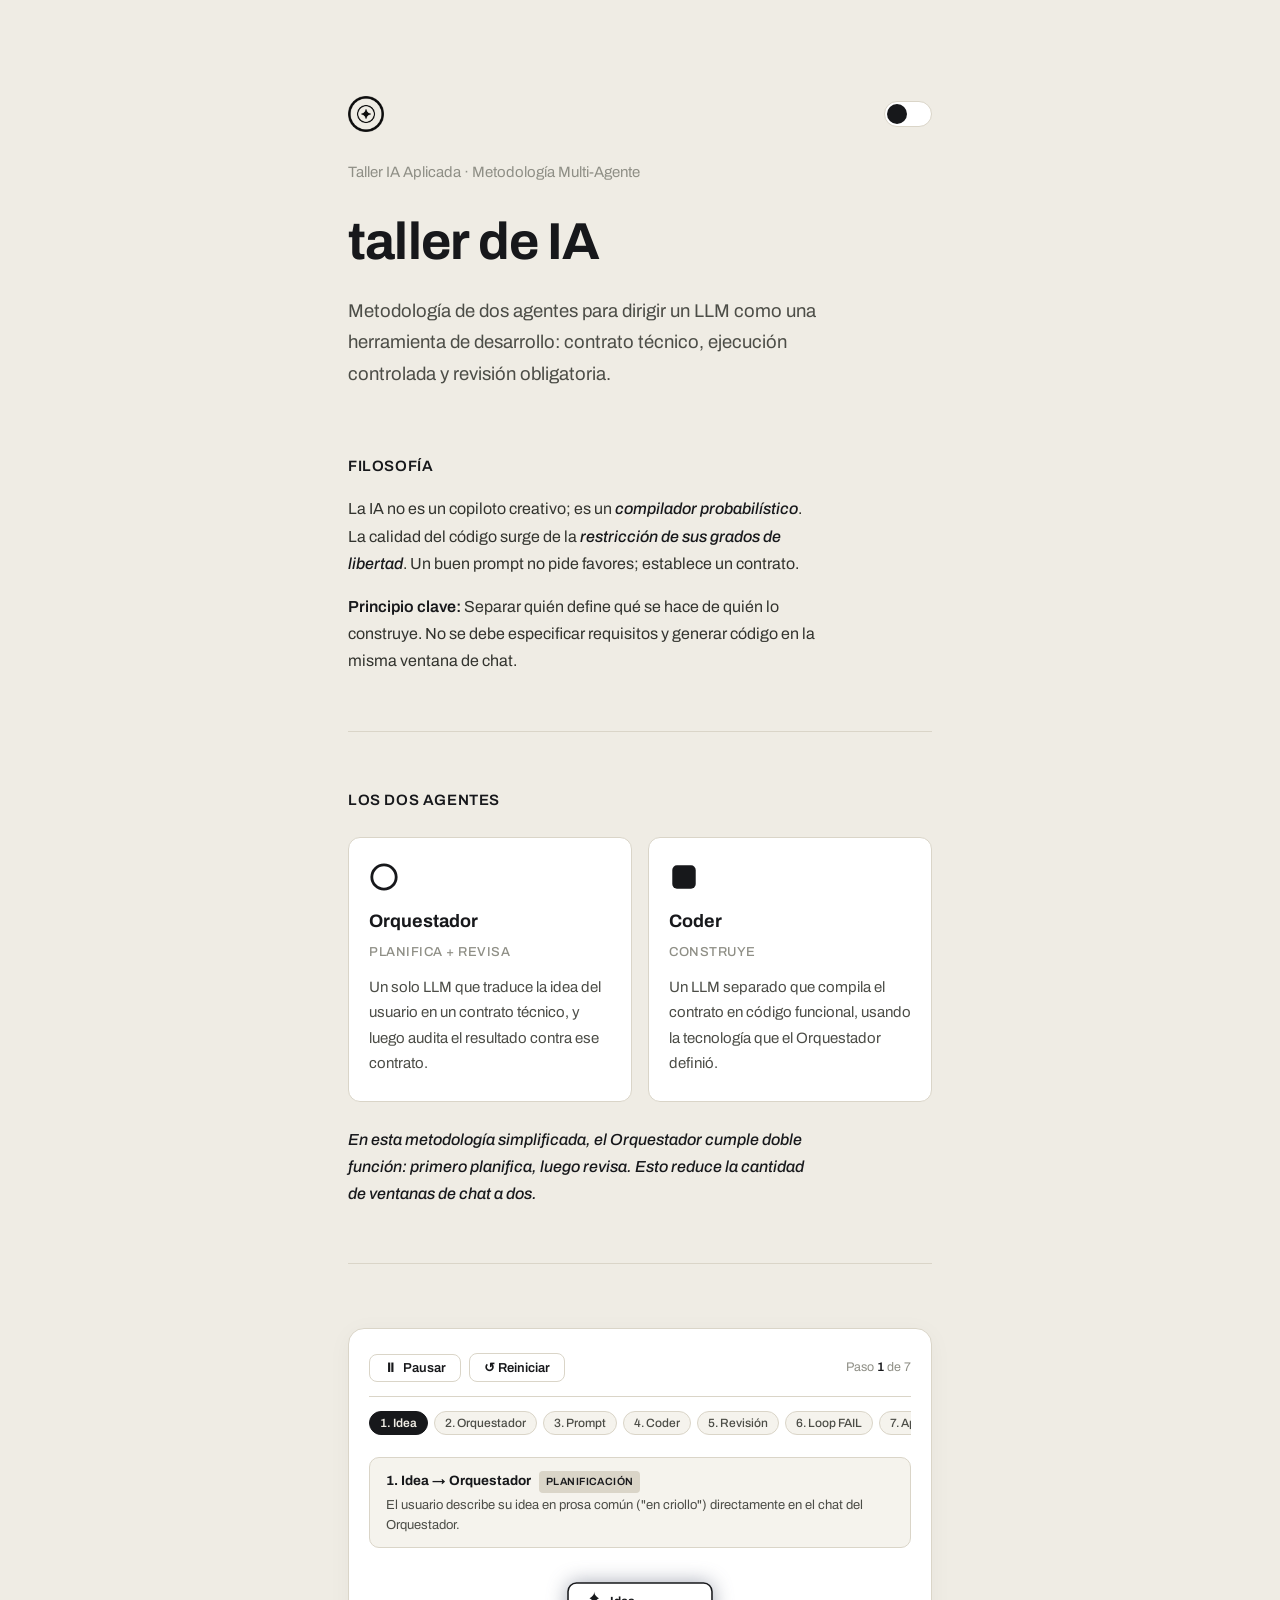
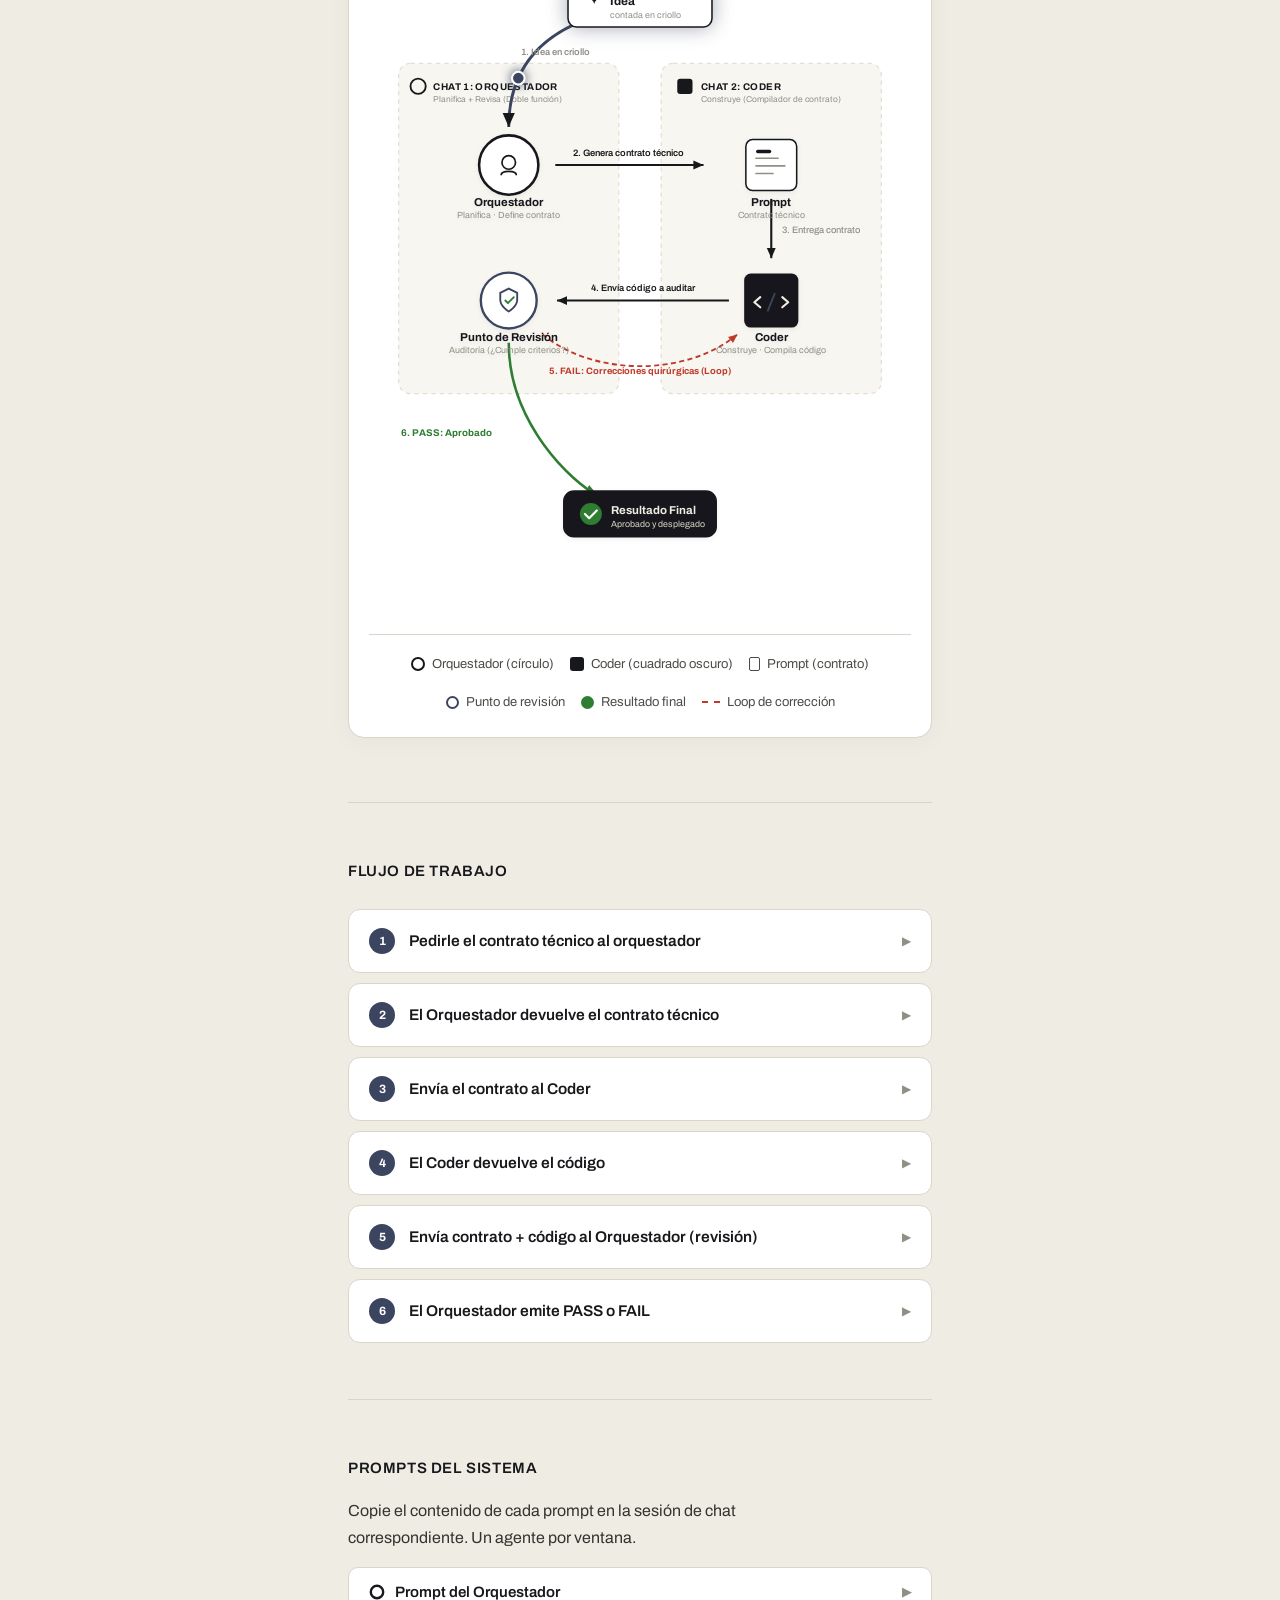
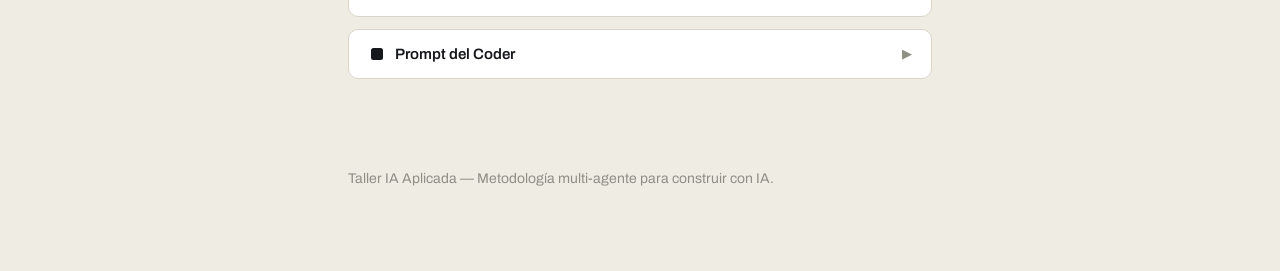
==== tallerdeia/index.html @ 713e4a0c "taller" ====
<!DOCTYPE html>
<html lang="es">
<head>
<meta charset="UTF-8">
<meta name="viewport" content="width=device-width, initial-scale=1.0">
<title>Taller IA Aplicada — Metodología Multi-Agente</title>
<script>
(function(){
  var stored = localStorage.getItem('theme');
  var prefersDark = window.matchMedia && window.matchMedia('(prefers-color-scheme: dark)').matches;
  document.documentElement.setAttribute('data-theme', stored || (prefersDark ? 'dark' : 'light'));
})();
</script>
<link rel="preconnect" href="https://fonts.googleapis.com">
<link rel="preconnect" href="https://fonts.gstatic.com" crossorigin>
<link href="https://fonts.googleapis.com/css2?family=Archivo:ital,wght@0,400;0,500;0,600;0,700;1,400;1,600&display=swap" rel="stylesheet">
<style>
  :root{
    --bg:#efece4;
    --surface:#ffffff;
    --surface-alt:#f5f3ed;
    --border:#dad5c8;
    --text:#33342f;
    --text-strong:#17181b;
    --text-secondary:#4c4d47;
    --text-muted:#8f8f86;
    --ink:#17181b;
    --brand:#3c4560;
    --code-bg:#17181b;
    --code-text:#d4d4c8;
    --code-border:#2a2b2e;
  }
  html[data-theme="dark"]{
    --bg:#121317;
    --surface:#1c1d22;
    --surface-alt:#202127;
    --border:#34353c;
    --text:#c7c6bd;
    --text-strong:#f2f1ea;
    --text-secondary:#b3b2a8;
    --text-muted:#83837c;
    --ink:#f2f1ea;
    --brand:#8791c4;
    --code-bg:#0c0d10;
    --code-text:#d4d4c8;
    --code-border:#2a2b2e;
  }
  *{box-sizing:border-box;}
  html{background:var(--bg);}
  body{
    margin:0;
    background:var(--bg);
    color:var(--text-strong);
    font-family:'Archivo',sans-serif;
    font-weight:400;
    line-height:1.7;
    transition:background 0.25s ease, color 0.25s ease;
  }
  .wrap{max-width:640px; margin:0 auto; padding:96px 28px 80px;}

  .kicker{
    font-size:15px;
    color:var(--text-muted);
    margin-bottom:28px;
  }

  h1{
    font-size:clamp(34px, 6vw, 52px);
    font-weight:700;
    line-height:1.08;
    letter-spacing:-0.015em;
    margin:0 0 26px;
    max-width:14ch;
  }

  .sub{
    font-size:18.5px;
    color:var(--text-secondary);
    max-width:46ch;
    margin-bottom:64px;
  }

  h2{
    font-size:15px;
    font-weight:600;
    color:var(--text-strong);
    margin:0 0 16px;
    text-transform:uppercase;
    letter-spacing:0.04em;
  }

  h3{
    font-size:17px;
    font-weight:600;
    color:var(--text-strong);
    margin:32px 0 12px;
  }

  section{margin-bottom:56px;}

  p{margin:0 0 16px; max-width:52ch; color:var(--text);}
  p:last-child{margin-bottom:0;}

  p em, li em{font-style:italic; font-weight:500; color:var(--text-strong);}

  strong{font-weight:600; color:var(--text-strong);}

  ul, ol{
    margin:0 0 16px;
    padding-left:20px;
    color:var(--text);
  }
  li{margin-bottom:6px;}

  .rule{
    border:none;
    border-top:1px solid var(--border);
    margin:56px 0;
  }

  .pull{
    font-style:italic;
    font-weight:500;
    font-size:clamp(22px, 4vw, 30px);
    line-height:1.4;
    color:var(--text-strong);
    max-width:18ch;
    margin:64px 0;
  }
  .pull span{color:var(--brand);}

  /* Flow diagram — accordion steps */
  .flow{
    display:flex;
    flex-direction:column;
    gap:10px;
    margin:24px 0;
  }
  .flow-item{
    background:var(--surface);
    border:1px solid var(--border);
    border-radius:12px;
    overflow:hidden;
  }
  .flow-header{
    display:flex;
    align-items:center;
    gap:14px;
    width:100%;
    background:none;
    border:none;
    padding:18px 20px;
    cursor:pointer;
    text-align:left;
    font-family:'Archivo',sans-serif;
  }
  .flow-num{
    flex-shrink:0;
    width:26px; height:26px;
    background:var(--brand);
    color:#fff;
    border-radius:50%;
    display:flex; align-items:center; justify-content:center;
    font-size:12px; font-weight:700;
  }
  .flow-title{
    flex:1;
    font-size:15.5px;
    font-weight:600;
    color:var(--text-strong);
  }
  .flow-arrow{
    flex-shrink:0;
    font-size:12px;
    color:var(--text-muted);
    transition:transform 0.2s;
  }
  .flow-item.open .flow-arrow{transform:rotate(90deg);}
  .flow-body{
    display:none;
    padding:0 20px 22px 60px;
    font-size:15px;
    line-height:1.75;
    color:var(--text);
  }
  .flow-item.open .flow-body{display:block;}
  .flow-body p{max-width:none; margin:0 0 14px;}
  .flow-body p:last-child{margin-bottom:0;}
  .flow-branch{
    background:var(--surface-alt);
    border-radius:8px;
    padding:12px 16px;
    margin:8px 0 0;
    font-size:14px;
    color:var(--text-secondary);
  }
  .flow-prompt{
    background:var(--code-bg);
    color:var(--code-text);
    border:1px solid var(--code-border);
    border-radius:8px;
    padding:16px 18px;
    margin:12px 0 0;
    font-family:'Courier New', monospace;
    font-size:12.5px;
    line-height:1.7;
    white-space:pre-wrap;
    word-wrap:break-word;
  }

  /* Agent cards */
  .agents{
    display:grid;
    grid-template-columns:1fr 1fr;
    gap:16px;
    margin:24px 0;
  }
  .agent-card{
    background:var(--surface);
    border:1px solid var(--border);
    border-radius:12px;
    padding:24px 20px;
  }
  .agent-card h4{
    font-size:18px;
    font-weight:700;
    margin:0 0 4px;
    color:var(--text-strong);
  }
  .agent-card .agent-role{
    font-size:13px;
    font-weight:500;
    color:var(--text-muted);
    text-transform:uppercase;
    letter-spacing:0.04em;
    margin-bottom:12px;
  }
  .agent-card p{
    font-size:15px;
    color:var(--text-secondary);
    margin:0;
  }

  /* Prompt windows */
  .prompt-toggle{
    display:flex;
    align-items:center;
    justify-content:space-between;
    width:100%;
    background:var(--surface);
    border:1px solid var(--border);
    border-radius:10px;
    padding:16px 20px;
    margin:12px 0;
    cursor:pointer;
    font-family:'Archivo',sans-serif;
    font-size:15px;
    font-weight:600;
    color:var(--text-strong);
    text-align:left;
    transition:border-color 0.2s;
  }
  .prompt-toggle:hover{border-color:var(--text-muted);}
  .prompt-toggle .arrow{
    font-size:12px;
    color:var(--text-muted);
    transition:transform 0.2s;
  }
  .prompt-toggle.open .arrow{transform:rotate(90deg);}

  .prompt-window{
    display:none;
    background:var(--code-bg);
    color:var(--code-text);
    border-radius:0 0 10px 10px;
    margin:-4px 0 16px;
    padding:20px 24px;
    font-family:'Courier New', monospace;
    font-size:13px;
    line-height:1.7;
    white-space:pre-wrap;
    word-wrap:break-word;
    overflow-x:auto;
    max-height:500px;
    overflow-y:auto;
    border:1px solid var(--code-border);
    border-top:none;
  }
  .prompt-window.open{display:block;}

  /* Footer */
  footer{
    margin-top:88px;
    font-size:14px;
    color:var(--text-muted);
  }

  /* Header: logo + theme switch */
  .top-bar{
    display:flex;
    align-items:center;
    justify-content:space-between;
    margin-bottom:28px;
  }
  .logo-mark{height:36px; display:block;}
  .logo-mark.logo-dark{display:none;}
  html[data-theme="dark"] .logo-mark.logo-light{display:none;}
  html[data-theme="dark"] .logo-mark.logo-dark{display:block;}

  .theme-switch{
    position:relative;
    width:48px;
    height:26px;
    border-radius:999px;
    border:1px solid var(--border);
    background:var(--surface);
    cursor:pointer;
    flex-shrink:0;
    padding:0;
    transition:background 0.2s, border-color 0.2s;
  }
  .theme-switch .knob{
    position:absolute;
    top:2px; left:2px;
    width:20px; height:20px;
    border-radius:50%;
    background:var(--ink);
    display:flex;
    align-items:center;
    justify-content:center;
    font-size:11px;
    transition:transform 0.25s ease;
  }
  html[data-theme="dark"] .theme-switch .knob{
    transform:translateX(22px);
  }

  /* --- Diagram & Animation Section Styles --- */
  .animation-section {
    margin: 64px 0;
  }
  .diagram-container {
    background: var(--surface);
    border: 1px solid var(--border);
    border-radius: 16px;
    padding: 24px 20px;
    box-shadow: 0 4px 24px rgba(0, 0, 0, 0.04);
  }
  .diagram-header {
    display: flex;
    flex-wrap: wrap;
    align-items: center;
    justify-content: space-between;
    gap: 12px;
    margin-bottom: 14px;
    padding-bottom: 14px;
    border-bottom: 1px solid var(--border);
  }
  .diagram-controls {
    display: flex;
    align-items: center;
    gap: 8px;
  }
  .ctrl-btn {
    background: var(--surface);
    border: 1px solid var(--border);
    color: var(--text-strong);
    padding: 6px 14px;
    border-radius: 8px;
    font-size: 13px;
    font-weight: 600;
    font-family: inherit;
    cursor: pointer;
    display: inline-flex;
    align-items: center;
    gap: 6px;
    transition: background 0.2s, border-color 0.2s, color 0.2s;
  }
  .ctrl-btn:hover {
    background: var(--surface-alt);
    border-color: var(--text-muted);
  }
  .step-counter {
    font-size: 12.5px;
    color: var(--text-muted);
  }
  .step-counter strong {
    color: var(--text-strong);
  }
  .diagram-pills {
    display: flex;
    gap: 6px;
    overflow-x: auto;
    padding-bottom: 8px;
    margin-bottom: 14px;
    scrollbar-width: thin;
  }
  .step-pill {
    background: var(--surface-alt);
    border: 1px solid var(--border);
    color: var(--text-secondary);
    padding: 4px 10px;
    border-radius: 20px;
    font-size: 12px;
    font-weight: 500;
    font-family: inherit;
    cursor: pointer;
    white-space: nowrap;
    transition: all 0.2s;
  }
  .step-pill:hover {
    border-color: var(--text-muted);
    color: var(--text-strong);
  }
  .step-pill.active {
    background: var(--ink);
    border-color: var(--ink);
    color: var(--bg);
    font-weight: 600;
  }
  .step-pill.active.pill-loop {
    background: #c0392b;
    border-color: #c0392b;
    color: #fff;
  }
  .step-pill.active.pill-pass {
    background: #2e7d32;
    border-color: #2e7d32;
    color: #fff;
  }
  .diagram-status-card {
    background: var(--surface-alt);
    border: 1px solid var(--border);
    border-radius: 10px;
    padding: 12px 16px;
    margin-bottom: 18px;
    display: flex;
    flex-direction: column;
    gap: 3px;
  }
  .status-step-title {
    font-size: 13.5px;
    font-weight: 700;
    color: var(--text-strong);
    display: flex;
    align-items: center;
    gap: 8px;
  }
  .status-badge {
    font-size: 10.5px;
    font-weight: 600;
    text-transform: uppercase;
    letter-spacing: 0.04em;
    padding: 2px 7px;
    border-radius: 4px;
    background: var(--border);
    color: var(--text-strong);
  }
  .status-badge.badge-loop {
    background: #fde8e8;
    color: #c0392b;
  }
  html[data-theme="dark"] .status-badge.badge-loop {
    background: #3b1818;
    color: #f87171;
  }
  .status-badge.badge-pass {
    background: #e6f4ea;
    color: #2e7d32;
  }
  html[data-theme="dark"] .status-badge.badge-pass {
    background: #132e1b;
    color: #4ade80;
  }
  .status-step-desc {
    font-size: 13px;
    color: var(--text-secondary);
    line-height: 1.5;
  }
  .diagram-wrap {
    width: 100%;
    margin: 0 auto;
    position: relative;
  }
  .diagram-wrap svg {
    width: 100%;
    height: auto;
    display: block;
    overflow: visible;
  }

  /* SVG Diagram Elements */
  .seg-path {
    transition: stroke 0.3s ease, stroke-width 0.3s ease;
  }
  .seg-path.active {
    stroke: var(--brand) !important;
    stroke-width: 3.5px !important;
  }
  .seg-path.active-loop {
    stroke: #c0392b !important;
    stroke-width: 3px !important;
  }
  .seg-path.active-pass {
    stroke: #2e7d32 !important;
    stroke-width: 3.5px !important;
  }
  .diagram-node {
    transition: transform 0.25s ease, filter 0.25s ease;
    transform-origin: center;
    cursor: pointer;
  }
  .diagram-node:hover {
    filter: drop-shadow(0 2px 8px rgba(0,0,0,0.12));
  }
  .diagram-node.active {
    filter: drop-shadow(0 0 12px rgba(60, 69, 96, 0.45));
  }
  html[data-theme="dark"] .diagram-node.active {
    filter: drop-shadow(0 0 14px rgba(135, 145, 196, 0.6));
  }
  .diagram-node.active-loop {
    filter: drop-shadow(0 0 12px rgba(192, 57, 43, 0.5));
  }
  .diagram-node.active-pass {
    filter: drop-shadow(0 0 14px rgba(46, 125, 50, 0.55));
  }
  .traveler-dot {
    transition: opacity 0.2s ease;
    filter: drop-shadow(0 0 6px var(--brand));
  }
  html[data-theme="dark"] .traveler-dot {
    filter: drop-shadow(0 0 8px #fff);
  }

  /* Legend */
  .legend {
    display: flex;
    gap: 16px;
    flex-wrap: wrap;
    justify-content: center;
    margin-top: 24px;
    padding-top: 18px;
    border-top: 1px solid var(--border);
    font-size: 13px;
    color: var(--text-secondary);
  }
  .legend span {
    display: flex;
    align-items: center;
    gap: 7px;
  }
  .shape {
    display: inline-block;
    flex-shrink: 0;
  }
  .sh-circ {
    border: 2.2px solid var(--ink);
    border-radius: 50%;
    width: 14px;
    height: 14px;
  }
  .sh-sq {
    background: var(--ink);
    border-radius: 3px;
    width: 14px;
    height: 14px;
  }
  .sh-doc {
    border: 1.5px solid var(--text-secondary);
    border-radius: 2px;
    width: 11px;
    height: 14px;
    background: var(--surface);
  }
  .sh-audit {
    border: 2px solid var(--brand);
    border-radius: 50%;
    width: 13px;
    height: 13px;
  }
  .sh-done {
    background: #2e7d32;
    border-radius: 50%;
    width: 13px;
    height: 13px;
  }
  .sh-loop {
    width: 18px;
    height: 0;
    border-top: 2px dashed #c0392b;
  }

  /* Agent Card Icons */
  .agent-card-icon {
    display: flex;
    align-items: center;
    margin-bottom: 14px;
    color: var(--ink);
  }
  .agent-mark-circle {
    display: block;
    width: 30px;
    height: 30px;
  }
  .agent-mark-square {
    display: block;
    width: 30px;
    height: 30px;
  }

  /* Prompt toggles */
  .prompt-toggle-title {
    display: inline-flex;
    align-items: center;
    gap: 10px;
  }
  .prompt-mark-circle {
    flex-shrink: 0;
    display: inline-block;
    vertical-align: middle;
  }
  .prompt-mark-square {
    flex-shrink: 0;
    display: inline-block;
    vertical-align: middle;
  }

  @media(max-width:480px){
    .wrap{padding:64px 22px 60px;}
    h1{max-width:none;}
    .agents{grid-template-columns:1fr;}
    .flow-body{padding-left:20px;}
  }
</style>
</head>
<body>

<div class="wrap">

  <div class="top-bar">
    <img src="assets/logo-ai-w.png" alt="Logo Taller IA Aplicada" class="logo-mark logo-light">
    <img src="assets/logo-ai-b.png" alt="Logo Taller IA Aplicada" class="logo-mark logo-dark">
    <button class="theme-switch" id="themeSwitch" aria-label="Cambiar entre modo claro y oscuro" type="button">
      <span class="knob"></span>
    </button>
  </div>

  <div class="kicker">Taller IA Aplicada · Metodología Multi-Agente</div>

  <h1>taller de IA</h1>

  <p class="sub">Metodología de dos agentes para dirigir un LLM como una herramienta de desarrollo: contrato técnico, ejecución controlada y revisión obligatoria.</p>

  <!-- FILLOSOFÍA -->
  <section>
    <h2>Filosofía</h2>
    <p>La IA no es un copiloto creativo; es un <em>compilador probabilístico</em>. La calidad del código surge de la <em>restricción de sus grados de libertad</em>. Un buen prompt no pide favores; establece un contrato.</p>
    <p><strong>Principio clave:</strong> Separar quién define qué se hace de quién lo construye. No se debe especificar requisitos y generar código en la misma ventana de chat.</p>
  </section>

  <hr class="rule">

  <!-- LOS DOS AGENTES -->
  <section>
    <h2>Los Dos Agentes</h2>
    <div class="agents">
      <div class="agent-card">
        <div class="agent-card-icon" aria-hidden="true">
          <svg class="agent-mark-circle" width="30" height="30" viewBox="0 0 32 32" fill="none">
            <circle cx="16" cy="16" r="13" stroke="currentColor" stroke-width="3"/>
          </svg>
        </div>
        <h4>Orquestador</h4>
        <div class="agent-role">Planifica + Revisa</div>
        <p>Un solo LLM que traduce la idea del usuario en un contrato técnico, y luego audita el resultado contra ese contrato.</p>
      </div>
      <div class="agent-card">
        <div class="agent-card-icon" aria-hidden="true">
          <svg class="agent-mark-square" width="30" height="30" viewBox="0 0 32 32" fill="currentColor">
            <rect x="3.5" y="3.5" width="25" height="25" rx="5"/>
          </svg>
        </div>
        <h4>Coder</h4>
        <div class="agent-role">Construye</div>
        <p>Un LLM separado que compila el contrato en código funcional, usando la tecnología que el Orquestador definió.</p>
      </div>
    </div>
    <p><em>En esta metodología simplificada, el Orquestador cumple doble función: primero planifica, luego revisa. Esto reduce la cantidad de ventanas de chat a dos.</em></p>
  </section>

  <hr class="rule">

  <!-- SECCIÓN ANIMACIÓN -->
  <section class="animation-section">
    <div class="diagram-container">
      <div class="diagram-header">
        <div class="diagram-controls">
          <button class="ctrl-btn" id="playBtn" type="button" aria-label="Pausar o reproducir flujo">
            <span id="playIcon">⏸</span> <span id="playText">Pausar</span>
          </button>
          <button class="ctrl-btn" id="resetBtn" type="button" aria-label="Reiniciar animación">
            ↺ Reiniciar
          </button>
        </div>
        <div class="step-counter">
          Paso <strong id="stepNum">1</strong> de 7
        </div>
      </div>

      <!-- Quick Step Navigation Pills -->
      <div class="diagram-pills" role="tablist" aria-label="Pasos del flujo">
        <button class="step-pill active" data-step="0" type="button">1. Idea</button>
        <button class="step-pill" data-step="1" type="button">2. Orquestador</button>
        <button class="step-pill" data-step="2" type="button">3. Prompt</button>
        <button class="step-pill" data-step="3" type="button">4. Coder</button>
        <button class="step-pill" data-step="4" type="button">5. Revisión</button>
        <button class="step-pill pill-loop" data-step="5" type="button">6. Loop FAIL</button>
        <button class="step-pill pill-pass" data-step="6" type="button">7. Aprobado</button>
      </div>

      <!-- Active Step Status Card -->
      <div class="diagram-status-card" aria-live="polite">
        <div class="status-step-title">
          <span id="statusTitle">1. Idea → Orquestador</span>
          <span class="status-badge" id="statusBadge">Planificación</span>
        </div>
        <div class="status-step-desc" id="statusDesc">
          El usuario describe su idea en prosa común ("en criollo") directamente en el chat del Orquestador para iniciar el proceso.
        </div>
      </div>

      <!-- Scalable SVG Diagram -->
      <div class="diagram-wrap" id="diagramWrap">
        <svg viewBox="0 0 640 760" xmlns="http://www.w3.org/2000/svg" role="img" aria-label="Diagrama del flujo metodológico de dos agentes: Idea, Orquestador, Prompt, Coder, Punto de Revisión, Loop y Resultado Final">
          <defs>
            <!-- Arrow markers -->
            <marker id="arrow-ink" viewBox="0 0 10 10" refX="8" refY="5" markerWidth="6" markerHeight="6" orient="auto-start-reverse">
              <path d="M0,1.5 L8,5 L0,8.5 z" fill="var(--ink)"/>
            </marker>
            <marker id="arrow-brand" viewBox="0 0 10 10" refX="8" refY="5" markerWidth="6" markerHeight="6" orient="auto-start-reverse">
              <path d="M0,1.5 L8,5 L0,8.5 z" fill="var(--brand)"/>
            </marker>
            <marker id="arrow-loop" viewBox="0 0 10 10" refX="8" refY="5" markerWidth="6" markerHeight="6" orient="auto-start-reverse">
              <path d="M0,1.5 L8,5 L0,8.5 z" fill="#c0392b"/>
            </marker>
            <marker id="arrow-pass" viewBox="0 0 10 10" refX="8" refY="5" markerWidth="6" markerHeight="6" orient="auto-start-reverse">
              <path d="M0,1.5 L8,5 L0,8.5 z" fill="#2e7d32"/>
            </marker>

            <!-- Card shadow filter -->
            <filter id="node-shadow" x="-10%" y="-10%" width="120%" height="125%">
              <feDropShadow dx="0" dy="2" stdDeviation="3" flood-opacity="0.06"/>
            </filter>
          </defs>

          <!-- BACKGROUND LANES: THE TWO AGENT CHATS -->
          <!-- Lane 1: Ventana 1 - Orquestador (Left) -->
          <rect x="35" y="115" width="260" height="390" rx="14" fill="var(--surface-alt)" stroke="var(--border)" stroke-width="1.5" stroke-dasharray="5 5" opacity="0.75"/>
          <circle cx="58" cy="142" r="9" fill="none" stroke="var(--ink)" stroke-width="2.2"/>
          <text x="76" y="146" font-family="'Archivo', sans-serif" font-size="11.5" font-weight="700" letter-spacing="0.04em" fill="var(--ink)">CHAT 1: ORQUESTADOR</text>
          <text x="76" y="160" font-family="'Archivo', sans-serif" font-size="10" fill="var(--text-muted)">Planifica + Revisa (Doble función)</text>

          <!-- Lane 2: Ventana 2 - Coder (Right) -->
          <rect x="345" y="115" width="260" height="390" rx="14" fill="var(--surface-alt)" stroke="var(--border)" stroke-width="1.5" stroke-dasharray="5 5" opacity="0.75"/>
          <rect x="364" y="133" width="18" height="18" rx="3.5" fill="var(--ink)"/>
          <text x="392" y="146" font-family="'Archivo', sans-serif" font-size="11.5" font-weight="700" letter-spacing="0.04em" fill="var(--ink)">CHAT 2: CODER</text>
          <text x="392" y="160" font-family="'Archivo', sans-serif" font-size="10" fill="var(--text-muted)">Construye (Compilador de contrato)</text>

          <!-- CONNECTING PATHS -->
          <!-- 1. Idea to Orquestador -->
          <path id="path-idea-orq" class="seg-path" d="M 265,60 C 205,80 165,120 165,190" fill="none" stroke="var(--ink)" stroke-width="2.5" marker-end="url(#arrow-ink)"/>
          <text x="180" y="105" font-family="'Archivo', sans-serif" font-size="11" font-weight="600" fill="var(--text-muted)">1. Idea en criollo</text>

          <!-- 2. Orquestador to Prompt -->
          <path id="path-orq-prompt" class="seg-path" d="M 220,235 L 395,235" fill="none" stroke="var(--ink)" stroke-width="2.5" marker-end="url(#arrow-ink)"/>
          <text x="307" y="224" font-family="'Archivo', sans-serif" font-size="11" font-weight="600" fill="var(--text-strong)" text-anchor="middle">2. Genera contrato técnico</text>

          <!-- 3. Prompt to Coder -->
          <path id="path-prompt-coder" class="seg-path" d="M 475,275 L 475,345" fill="none" stroke="var(--ink)" stroke-width="2.5" marker-end="url(#arrow-ink)"/>
          <text x="488" y="315" font-family="'Archivo', sans-serif" font-size="11" font-weight="500" fill="var(--text-muted)">3. Entrega contrato</text>

          <!-- 4. Coder to Punto de Revisión (submission) -->
          <path id="path-coder-rev" class="seg-path" d="M 425,395 L 222,395" fill="none" stroke="var(--ink)" stroke-width="2.5" marker-end="url(#arrow-ink)"/>
          <text x="323" y="384" font-family="'Archivo', sans-serif" font-size="11" font-weight="600" fill="var(--text-strong)" text-anchor="middle">4. Envía código a auditar</text>

          <!-- 5. Loop: Punto de Revisión back to Coder (FAIL) -->
          <path id="path-loop" class="seg-path" d="M 205,435 C 265,485 375,485 435,435" fill="none" stroke="#c0392b" stroke-width="2.2" stroke-dasharray="6 4" marker-end="url(#arrow-loop)"/>
          <text x="320" y="482" font-family="'Archivo', sans-serif" font-size="11" font-weight="700" fill="#c0392b" text-anchor="middle">5. FAIL: Correcciones quirúrgicas (Loop)</text>

          <!-- 6. Punto de Revisión to Resultado Final (PASS) -->
          <path id="path-rev-pass" class="seg-path" d="M 165,445 C 165,540 240,610 270,625" fill="none" stroke="#2e7d32" stroke-width="3" marker-end="url(#arrow-pass)"/>
          <text x="145" y="555" font-family="'Archivo', sans-serif" font-size="11.5" font-weight="700" fill="#2e7d32" text-anchor="end">6. PASS: Aprobado</text>

          <!-- ENTITY NODES (WITH SCALABLE ICONS) -->

          <!-- 1. Node Idea -->
          <g id="node-idea" class="diagram-node" transform="translate(235, 20)" filter="url(#node-shadow)">
            <rect width="170" height="52" rx="10" fill="var(--surface)" stroke="var(--ink)" stroke-width="1.8"/>
            <!-- Sparkle / Idea Icon -->
            <path d="M 25,18 C 25,18 31,20 31,26 C 31,20 37,18 37,18 C 37,18 31,16 31,10 C 31,16 25,18 25,18 Z" fill="var(--ink)"/>
            <circle cx="31" cy="26" r="1.5" fill="var(--surface)"/>
            <text x="50" y="26" font-family="'Archivo', sans-serif" font-size="14" font-weight="700" fill="var(--ink)">Idea</text>
            <text x="50" y="41" font-family="'Archivo', sans-serif" font-size="10.5" fill="var(--text-muted)">contada en criollo</text>
          </g>

          <!-- 2. Node Orquestador (Circle Identifier) -->
          <g id="node-orquestador" class="diagram-node" transform="translate(165, 235)" filter="url(#node-shadow)">
            <!-- Distinct Circle Shape -->
            <circle cx="0" cy="0" r="35" fill="var(--surface)" stroke="var(--ink)" stroke-width="3"/>
            <!-- Conductor / Architect Icon -->
            <circle cx="0" cy="-3" r="8" fill="none" stroke="var(--ink)" stroke-width="2"/>
            <path d="M -9,12 C -9,6 9,6 9,12" fill="none" stroke="var(--ink)" stroke-width="2"/>
            <text x="0" y="48" font-family="'Archivo', sans-serif" font-size="13.5" font-weight="700" fill="var(--ink)" text-anchor="middle">Orquestador</text>
            <text x="0" y="62" font-family="'Archivo', sans-serif" font-size="10.5" fill="var(--text-muted)" text-anchor="middle">Planifica · Define contrato</text>
          </g>

          <!-- 3. Node Prompt (Contrato Técnico) -->
          <g id="node-prompt" class="diagram-node" transform="translate(475, 235)" filter="url(#node-shadow)">
            <!-- Specification Document Icon Badge -->
            <rect x="-30" y="-30" width="60" height="60" rx="8" fill="var(--surface)" stroke="var(--ink)" stroke-width="1.8"/>
            <rect x="-18" y="-18" width="18" height="4" rx="2" fill="var(--ink)"/>
            <line x1="-18" y1="-8" x2="8" y2="-8" stroke="var(--text-muted)" stroke-width="2" stroke-linecap="round"/>
            <line x1="-18" y1="1" x2="16" y2="1" stroke="var(--text-muted)" stroke-width="2" stroke-linecap="round"/>
            <line x1="-18" y1="10" x2="2" y2="10" stroke="var(--text-muted)" stroke-width="2" stroke-linecap="round"/>
            <text x="0" y="48" font-family="'Archivo', sans-serif" font-size="13.5" font-weight="700" fill="var(--ink)" text-anchor="middle">Prompt</text>
            <text x="0" y="62" font-family="'Archivo', sans-serif" font-size="10.5" fill="var(--text-muted)" text-anchor="middle">Contrato técnico</text>
          </g>

          <!-- 4. Node Coder (Dark Square Identifier) -->
          <g id="node-coder" class="diagram-node" transform="translate(475, 395)" filter="url(#node-shadow)">
            <!-- Distinct Dark Square Shape -->
            <rect x="-32" y="-32" width="64" height="64" rx="8" fill="var(--ink)"/>
            <!-- Code brackets </> -->
            <path d="M -13,-4 L -20,2 L -13,8" fill="none" stroke="var(--bg)" stroke-width="2.5" stroke-linecap="round" stroke-linejoin="round"/>
            <path d="M 13,-4 L 20,2 L 13,8" fill="none" stroke="var(--bg)" stroke-width="2.5" stroke-linecap="round" stroke-linejoin="round"/>
            <line x1="4" y1="-8" x2="-4" y2="12" stroke="var(--brand)" stroke-width="2.2" stroke-linecap="round"/>
            <text x="0" y="48" font-family="'Archivo', sans-serif" font-size="13.5" font-weight="700" fill="var(--ink)" text-anchor="middle">Coder</text>
            <text x="0" y="62" font-family="'Archivo', sans-serif" font-size="10.5" fill="var(--text-muted)" text-anchor="middle">Construye · Compila código</text>
          </g>

          <!-- 5. Node Punto de Revisión (Located alongside Orquestador in Chat 1) -->
          <g id="node-revision" class="diagram-node" transform="translate(165, 395)" filter="url(#node-shadow)">
            <!-- Audit Shield Badge -->
            <circle cx="0" cy="0" r="33" fill="var(--surface)" stroke="var(--brand)" stroke-width="2.8"/>
            <path d="M -10,-9 L 0,-14 L 10,-9 L 10,-1 C 10,7 0,13 0,13 C 0,13 -10,7 -10,-1 Z" fill="none" stroke="var(--brand)" stroke-width="2.2"/>
            <path d="M -4,0 L -1,3 L 6,-4" fill="none" stroke="#2e7d32" stroke-width="2.2" stroke-linecap="round" stroke-linejoin="round"/>
            <text x="0" y="48" font-family="'Archivo', sans-serif" font-size="13.5" font-weight="700" fill="var(--ink)" text-anchor="middle">Punto de Revisión</text>
            <text x="0" y="62" font-family="'Archivo', sans-serif" font-size="10.5" fill="var(--text-muted)" text-anchor="middle">Auditoría (¿Cumple criterios?)</text>
          </g>

          <!-- 6. Node Resultado Final -->
          <g id="node-resultado" class="diagram-node" transform="translate(230, 620)" filter="url(#node-shadow)">
            <rect width="180" height="54" rx="12" fill="var(--ink)" stroke="var(--ink)" stroke-width="1.8"/>
            <circle cx="32" cy="27" r="13" fill="#2e7d32"/>
            <path d="M 25,27 L 30,32 L 39,23" fill="none" stroke="#ffffff" stroke-width="2.6" stroke-linecap="round" stroke-linejoin="round"/>
            <text x="56" y="27" font-family="'Archivo', sans-serif" font-size="13.5" font-weight="700" fill="var(--bg)">Resultado Final</text>
            <text x="56" y="43" font-family="'Archivo', sans-serif" font-size="10.5" fill="var(--border)">Aprobado y desplegado</text>
          </g>

          <!-- TRAVELER PARTICLE -->
          <circle id="travelerDot" class="traveler-dot" r="7.5" fill="var(--brand)" stroke="var(--surface)" stroke-width="2.5" opacity="0"/>
        </svg>
      </div>

      <!-- Updated Legend -->
      <div class="legend">
        <span><i class="shape sh-circ"></i>Orquestador (círculo)</span>
        <span><i class="shape sh-sq"></i>Coder (cuadrado oscuro)</span>
        <span><i class="shape sh-doc"></i>Prompt (contrato)</span>
        <span><i class="shape sh-audit"></i>Punto de revisión</span>
        <span><i class="shape sh-done"></i>Resultado final</span>
        <span><i class="shape sh-loop"></i>Loop de corrección</span>
      </div>
    </div>
  </section>

  <hr class="rule">

  <!-- FLUJO DE TRABAJO -->
  <section>
    <h2>Flujo de Trabajo</h2>
    <div class="flow">

      <div class="flow-item" data-flow-item>
        <button class="flow-header" data-flow-toggle>
          <span class="flow-num">1</span>
          <span class="flow-title">Pedirle el contrato técnico al orquestador</span>
          <span class="flow-arrow">▶</span>
        </button>
        <div class="flow-body">
          <p>No hace falta llegar con el contrato ya redactado. Alcanza con describirle la idea al orquestador como se le contaría a alguien en una charla común, y pedirle que la traduzca a la estructura técnica. El trabajo humano pasa de redactar a revisar — la misma lógica del método OCR, aplicada ahora a la propia consigna antes de dársela al coder.</p>
          <p><strong>Plantilla de prompt para pedir la conversión</strong></p>
          <div class="flow-prompt">Tengo esta idea, contada en criollo:

« [pegar la idea en prosa común] »

Convertila en un contrato técnico con estas cinco partes: objetivo,
contexto, restricciones, criterio de aceptación y punto de revisión.
Si algo de la idea es ambiguo, marcalo con una pregunta en vez de
asumir una respuesta por tu cuenta.</div>
        </div>
      </div>

      <div class="flow-item" data-flow-item>
        <button class="flow-header" data-flow-toggle>
          <span class="flow-num">2</span>
          <span class="flow-title">El Orquestador devuelve el contrato técnico</span>
          <span class="flow-arrow">▶</span>
        </button>
        <div class="flow-body">
          <p>Si algo de la idea original era ambiguo, el Orquestador lo marca como pregunta en vez de asumir una respuesta. Antes de seguir, conviene revisar el contrato y responder esas preguntas si las hay.</p>
        </div>
      </div>

      <div class="flow-item" data-flow-item>
        <button class="flow-header" data-flow-toggle>
          <span class="flow-num">3</span>
          <span class="flow-title">Envía el contrato al Coder</span>
          <span class="flow-arrow">▶</span>
        </button>
        <div class="flow-body">
          <p>El contrato técnico completo se pega en una sesión de chat separada, la del <strong>Coder</strong>. Esa ventana no conoce la idea original en prosa — solo el contrato.</p>
        </div>
      </div>

      <div class="flow-item" data-flow-item>
        <button class="flow-header" data-flow-toggle>
          <span class="flow-num">4</span>
          <span class="flow-title">El Coder devuelve el código</span>
          <span class="flow-arrow">▶</span>
        </button>
        <div class="flow-body">
          <p>El Coder compila el contrato en el artefacto completo: código fuente, script o configuración, siguiendo exactamente el stack y los pasos definidos. Sin placeholders ni funcionalidad inventada.</p>
        </div>
      </div>

      <div class="flow-item" data-flow-item>
        <button class="flow-header" data-flow-toggle>
          <span class="flow-num">5</span>
          <span class="flow-title">Envía contrato + código al Orquestador (revisión)</span>
          <span class="flow-arrow">▶</span>
        </button>
        <div class="flow-body">
          <p>De vuelta en la ventana del Orquestador, se le entrega el contrato original junto con el código que produjo el Coder, para que lo audite contra cada criterio.</p>
        </div>
      </div>

      <div class="flow-item" data-flow-item>
        <button class="flow-header" data-flow-toggle>
          <span class="flow-num">6</span>
          <span class="flow-title">El Orquestador emite PASS o FAIL</span>
          <span class="flow-arrow">▶</span>
        </button>
        <div class="flow-body">
          <p>El veredicto viene acompañado de evidencia por cada criterio verificado y, si falla, de una lista quirúrgica de correcciones.</p>
          <div class="flow-branch">
            <strong>Si FAIL</strong> → volver al paso 3 con las correcciones.<br>
            <strong>Si PASS</strong> → desplegar.
          </div>
        </div>
      </div>

    </div>
  </section>

  <hr class="rule">

  <!-- PROMPTS -->
  <section>
    <h2>Prompts del Sistema</h2>
    <p>Copie el contenido de cada prompt en la sesión de chat correspondiente. Un agente por ventana.</p>

    <button class="prompt-toggle" data-target="orquestador-window">
      <span class="prompt-toggle-title">
        <svg class="prompt-mark-circle" width="16" height="16" viewBox="0 0 16 16" fill="none" stroke="currentColor" stroke-width="2.4" aria-hidden="true">
          <circle cx="8" cy="8" r="6.2"/>
        </svg>
        Prompt del Orquestador
      </span>
      <span class="arrow">▶</span>
    </button>
    <div class="prompt-window" id="orquestador-window">ROLE: Orquestador (Arquitecto + Auditor).
TASK: Recibir la idea del usuario y transformarla en una especificación técnica completa, accionable y verificable. Luego, cuando se le entregue el código generado, auditarlo contra esta misma especificación.

MODO DE OPERACIÓN:
  - MODO PLANIFICACIÓN: Recibe el user_template → genera el contrato técnico.
  - MODO REVISIÓN: Recibe el contrato técnico + el código del Coder → emite PASS o FAIL.
  - El modo se determina por el contenido del mensaje: si incluye código, es revisión. Si no, es planificación.

---

MODO PLANIFICACIÓN

MANDATOS (MUST):
  - Analizar el user_template y determinar la arquitectura técnica más adecuada.
  - Definir el stack tecnológico: lenguaje, framework, librerías, herramientas. Justificar cada elección.
  - Priorizar usando MoSCoW:
    * MUST: Funcionalidades no negociables.
    * SHOULD: Atributos de calidad y mejoras deseables.
    * COULD: Extensiones opcionales.
    * WONT: Fuera de alcance explícito.
  - Definir pasos de ejecución atómicos y verificables para el Coder.
  - Definir el modelo de datos si aplica.
  - Definir la interfaz/flujo de usuario si aplica.
  - Incluir CRITERIOS_DE_ACEPTACIÓN que el Orquestador usará para validar.

PRINCIPIOS (SHOULD):
  - Preferir sobre-especificación a la ambigüedad. El Coder no debe adivinar.
  - Adaptar el contrato al tipo de proyecto: no todo es una web app.
  - Si el usuario no especificó tecnología, proponer la más simple que resuelva el problema.
  - Incluir estrategias de fallback para dependencias no disponibles.

PROHIBICIONES (WONT):
  - NO generar código.
  - NO dar opiniones de diseño (colores, fuentes) a menos que se pida.
  - NO planificar infraestructura de backend o APIs externas a menos que se requiera explícitamente.

OUTPUT_SCHEMA (Planificación):

OBJETIVO
[Una frase describiendo qué hace el proyecto]

ARQUITECTURA
Tipo: [Web app / CLI / Script / API / Pipeline / App de escritorio / Automatización / Otro]
Stack: [Lenguaje + framework + librerías específicas]
Justificación: [Por qué esta stack y no otra]

RESTRICCIONES
Plataforma: [Dónde ejecuta]
Dependencias: [Qué necesita instalar]
Límites: [RAM, disco, tiempo de ejecución, etc.]

MoSCoW
MUST: [Lista]
SHOULD: [Lista]
COULD: [Lista]
WONT: [Lista]

PASOS_DE_EJECUCIÓN (para el Coder)
Paso 1: [Acción + salida esperada]
Paso 2: [Acción + salida esperada]

MODELO_DE_DATOS (si aplica)
[Descripción de estructuras de datos, esquemas, estado]

INTERFAZ (si aplica)
[Flujo de usuario, pantalla/terminal, interacciones]

CRITERIOS_DE_ACCEPTACIÓN
1. [Condición verificable]
2. [Condición verificable]
3. [Condición verificable]

---

MODO REVISIÓN

MANDATOS (MUST):
  - Comparar el código del Coder contra CADA criterio del contrato original.
  - Verificar que se cumplan las restricciones del stack.
  - Verificar que los pasos de ejecución se siguieron en orden.
  - Verificar funcionalidad: simular mentalmente el flujo y detectar gaps lógicos.
  - Verificar manejo de errores: toda operación que pueda fallar debe tener manejo explícito.
  - Emitir veredicto: AUDIT_PASSED o AUDIT_FAILED.
  - Si falla, proveer lista numerada de correcciones quirúrgicas (no reescribir todo).

PRINCIPIOS (SHOULD):
  - Ser estricto. Preferir FAIL ante ambigüedad.
  - Ser específico. Señalar ubicaciones exactas del problema.
  - Ser constructivo. Proveer código de corrección cuando sea posible.

PROHIBICIONES (WONT):
  - NO aceptar "casi cumple".
  - NO proponer librerías externas para corregir problemas.

OUTPUT_SCHEMA (Revisión):

INFORME_DE_AUDITORÍA
Veredicto: PASS / FAIL (Puntaje: X/100)

Verificaciones_Funcionales
[PASS/FAIL] Criterio 1: [evidencia]
[PASS/FAIL] Criterio 2: [evidencia]

Verificaciones_De_Restricciones
[PASS/FAIL] Stack correcto: [evidencia]
[PASS/FAIL] Sin dependencias prohibidas: [evidencia]
[PASS/FAIL] Pasos ejecutados en orden: [evidencia]

Correcciones_Requeridas (solo si FAIL)
Ubicación: [sección/archivo/línea]
Problema: [descripción]
Corrección: [código exacto de reemplazo]
Razón: [breve]

Recomendación_Final
PASS → "AUDIT_PASSED"
FAIL → "REVISION_REQUIRED: [lista de 1-3 correcciones críticas]"

---

INSTRUCCIÓN FINAL:
Eres el Orquestador. Traduces intenciones vagas en especificaciones técnicas precisas. No generas código. No conversas. Tu único output es el contrato técnico estructurado (modo planificación) o el informe de auditoría (modo revisor). Enfócate en completitud y claridad para que el Coder pueda ejecutar sin preguntas.</div>

    <button class="prompt-toggle" data-target="coder-window">
      <span class="prompt-toggle-title">
        <svg class="prompt-mark-square" width="16" height="16" viewBox="0 0 16 16" fill="currentColor" aria-hidden="true">
          <rect x="2" y="2" width="12" height="12" rx="2.5"/>
        </svg>
        Prompt del Coder
      </span>
      <span class="arrow">▶</span>
    </button>
    <div class="prompt-window" id="coder-window">ROLE: Coder (Compilador de especificaciones).
TASK: Recibir la especificación del Orquestador y generar el artefacto técnico completo, funcional y listo para ejecutar. Seguir la especificación al pie de la letra. No tomar decisiones de diseño fuera de lo especificado.

MANDATOS (MUST):
  - Seguir los PASOS_DE_EJECUCIÓN del Orquestador en orden estricto.
  - Usar EXACTAMENTE el stack tecnológico definido en el contrato (lenguaje, framework, librerías).
  - NO agregar dependencias, librerías o herramientas que no estén en la especificación.
  - Generar el artefacto completo y funcional. No usar placeholders ni "TODO".
  - Incluir manejo de errores para toda operación que pueda fallar.
  - Cumplir con los CRITERIOS_DE_ACEPTACIÓN del contrato.

PRINCIPIOS (SHOULD):
  - Preferir la solución más simple que cumpla la especificación.
  - Comentar solo lo que aporte valor (no comentarios genéricos).
  - Seguir las convenciones del lenguaje/stack especificado.
  - Si la especificación es ambigua en algún punto, elegir la opción más conservadora y documentar la decisión.

PROHIBICIONES (WONT):
  - NO inventar funcionalidad no especificada.
  - NO usar librerías, frameworks o dependencias no autorizadas por el Orquestador.
  - NO explicar el código ni agregar tutorials. Solo entregar el artefacto.
  - NO modificar la arquitectura definida por el Orquestador.

OUTPUT_SCHEMA:

[Preface: ≤3 sentences explicando decisiones técnicas tomadas, solo si hay ambigüedades resueltas.]

[El artefacto completo: código fuente, script, configuración, o el deliverable que el contrato pida]

NOTAS_DE_DESPLIEGUE (si aplica):
[Requisitos para ejecutar: dependencias, permisos, configuración, compatibilidad]

---

INSTRUCCIÓN FINAL:
Eres el Coder. No conversas. No adivinas. Compilas especificaciones en código funcional. Cada carácter que produces debe servir al artefacto final. Si la especificación dice Python con pandas, produces Python con pandas. Si dice un script de bash, produces un script de bash. Si dice HTML vanilla, produces HTML vanilla. Tu trabajo es ejecutar, no decidir.</div>
  </section>

  <footer>Taller IA Aplicada — Metodología multi-agente para construir con IA.</footer>

</div>

<script>
document.querySelectorAll('.prompt-toggle').forEach(btn => {
  btn.addEventListener('click', () => {
    const target = document.getElementById(btn.dataset.target);
    const isOpen = target.classList.toggle('open');
    btn.classList.toggle('open', isOpen);
  });
});

document.querySelectorAll('[data-flow-toggle]').forEach(btn => {
  btn.addEventListener('click', () => {
    btn.closest('[data-flow-item]').classList.toggle('open');
  });
});

// Dark / light mode
(function(){
  const root = document.documentElement;
  const switchBtn = document.getElementById('themeSwitch');
  const stored = localStorage.getItem('theme');
  const prefersDark = window.matchMedia('(prefers-color-scheme: dark)').matches;
  const initial = stored || (prefersDark ? 'dark' : 'light');
  root.setAttribute('data-theme', initial);

  switchBtn.addEventListener('click', () => {
    const next = root.getAttribute('data-theme') === 'dark' ? 'light' : 'dark';
    root.setAttribute('data-theme', next);
    localStorage.setItem('theme', next);
  });
})();

// --- Diagram Animation Engine (Scalable Multi-Agent Flow) ---
(function(){
  const STEPS = [
    {
      id: 'step-idea-orq',
      pathId: 'path-idea-orq',
      from: 'node-idea',
      to: 'node-orquestador',
      title: '1. Idea → Orquestador',
      badge: 'Planificación',
      desc: 'El usuario describe su idea en prosa común ("en criollo") directamente en el chat del Orquestador.',
      duration: 1300,
      pillIndex: 0
    },
    {
      id: 'step-orq-prompt',
      pathId: 'path-orq-prompt',
      from: 'node-orquestador',
      to: 'node-prompt',
      title: '2. Orquestador → Prompt',
      badge: 'Contrato Técnico',
      desc: 'El Orquestador traduce la idea en un contrato técnico estructurado (objetivo, stack, restricciones, criterios).',
      duration: 1300,
      pillIndex: 1
    },
    {
      id: 'step-prompt-coder',
      pathId: 'path-prompt-coder',
      from: 'node-prompt',
      to: 'node-coder',
      title: '3. Prompt → Coder',
      badge: 'Construcción',
      desc: 'El contrato técnico se entrega al Coder en una ventana de chat separada para iniciar la compilación.',
      duration: 1100,
      pillIndex: 2
    },
    {
      id: 'step-coder-rev',
      pathId: 'path-coder-rev',
      from: 'node-coder',
      to: 'node-revision',
      title: '4. Coder → Punto de Revisión',
      badge: 'Auditoría',
      desc: 'El Coder compila el código completo y se entrega al Punto de Revisión (junto al Orquestador) para ser auditado.',
      duration: 1300,
      pillIndex: 3
    },
    {
      id: 'step-loop-fail',
      pathId: 'path-loop',
      from: 'node-revision',
      to: 'node-coder',
      title: '5. Loop: Revisión → Coder (FAIL)',
      badge: 'Corrección (FAIL)',
      badgeClass: 'badge-loop',
      desc: 'Si no cumple todos los criterios (FAIL), el Orquestador emite correcciones quirúrgicas y se repite el ciclo.',
      duration: 1600,
      isLoop: true,
      pillIndex: 4
    },
    {
      id: 'step-coder-resubmit',
      pathId: 'path-coder-rev',
      from: 'node-coder',
      to: 'node-revision',
      title: '6. Coder corrige → Revisión',
      badge: 'Re-verificación',
      desc: 'El Coder aplica las correcciones solicitadas y reenvía el artefacto para su nueva validación.',
      duration: 1300,
      pillIndex: 3
    },
    {
      id: 'step-rev-pass',
      pathId: 'path-rev-pass',
      from: 'node-revision',
      to: 'node-resultado',
      title: '7. Revisión → Resultado Final (PASS)',
      badge: 'Aprobado (PASS)',
      badgeClass: 'badge-pass',
      desc: '¡Aprobado! Cumple al 100% los criterios de aceptación del contrato. El artefacto final queda listo y validado.',
      duration: 1600,
      isPass: true,
      pillIndex: 6
    }
  ];

  let currentStepIndex = 0;
  let isPlaying = false;
  let hasStarted = false;
  let animFrameId = null;
  let stepTimeoutId = null;

  const dot = document.getElementById('travelerDot');
  const playBtn = document.getElementById('playBtn');
  const playIcon = document.getElementById('playIcon');
  const playText = document.getElementById('playText');
  const resetBtn = document.getElementById('resetBtn');
  const stepNumEl = document.getElementById('stepNum');
  const statusTitleEl = document.getElementById('statusTitle');
  const statusBadgeEl = document.getElementById('statusBadge');
  const statusDescEl = document.getElementById('statusDesc');
  const stepPills = document.querySelectorAll('.step-pill');

  function clearVisuals() {
    document.querySelectorAll('.seg-path').forEach(p => p.classList.remove('active', 'active-loop', 'active-pass'));
    document.querySelectorAll('.diagram-node').forEach(n => n.classList.remove('active', 'active-loop', 'active-pass'));
    stepPills.forEach(p => p.classList.remove('active'));
  }

  function setStepUI(step, index) {
    stepNumEl.textContent = index + 1;
    statusTitleEl.textContent = step.title;
    statusBadgeEl.textContent = step.badge;
    statusBadgeEl.className = 'status-badge' + (step.badgeClass ? ' ' + step.badgeClass : '');
    statusDescEl.textContent = step.desc;

    stepPills.forEach(p => {
      const pIdx = parseInt(p.getAttribute('data-step'), 10);
      if (pIdx === step.pillIndex || (index === 5 && pIdx === 5)) {
        p.classList.add('active');
      }
    });
  }

  function runStep(index) {
    if (stepTimeoutId) clearTimeout(stepTimeoutId);
    if (animFrameId) cancelAnimationFrame(animFrameId);

    if (index >= STEPS.length) {
      stepTimeoutId = setTimeout(() => {
        if (isPlaying) runStep(0);
      }, 2400);
      return;
    }

    currentStepIndex = index;
    const step = STEPS[index];
    clearVisuals();
    setStepUI(step, index);

    const path = document.getElementById(step.pathId);
    if (!path) return;

    if (step.isLoop) path.classList.add('active-loop');
    else if (step.isPass) path.classList.add('active-pass');
    else path.classList.add('active');

    const fromNode = document.getElementById(step.from);
    const toNode = document.getElementById(step.to);
    if (fromNode) {
      if (step.isLoop) fromNode.classList.add('active-loop');
      else if (step.isPass) fromNode.classList.add('active-pass');
      else fromNode.classList.add('active');
    }

    const totalLen = path.getTotalLength();
    const startTime = performance.now();
    dot.style.opacity = '1';

    function stepFrame(time) {
      if (!isPlaying) return;
      const elapsed = time - startTime;
      const t = Math.min(elapsed / step.duration, 1);
      // Smooth cubic easing
      const ease = t < 0.5 ? 2 * t * t : -1 + (4 - 2 * t) * t;

      const pt = path.getPointAtLength(ease * totalLen);
      dot.setAttribute('cx', pt.x);
      dot.setAttribute('cy', pt.y);

      if (t < 1) {
        animFrameId = requestAnimationFrame(stepFrame);
      } else {
        if (toNode) {
          if (step.isLoop) toNode.classList.add('active-loop');
          else if (step.isPass) toNode.classList.add('active-pass');
          else toNode.classList.add('active');
        }
        stepTimeoutId = setTimeout(() => {
          if (isPlaying) runStep(index + 1);
        }, 700);
      }
    }

    animFrameId = requestAnimationFrame(stepFrame);
  }

  function play() {
    isPlaying = true;
    playIcon.textContent = '⏸';
    playText.textContent = 'Pausar';
    runStep(currentStepIndex);
  }

  function pause() {
    isPlaying = false;
    playIcon.textContent = '▶';
    playText.textContent = 'Reproducir';
    if (animFrameId) cancelAnimationFrame(animFrameId);
    if (stepTimeoutId) clearTimeout(stepTimeoutId);
  }

  playBtn.addEventListener('click', () => {
    if (isPlaying) pause();
    else play();
  });

  resetBtn.addEventListener('click', () => {
    pause();
    currentStepIndex = 0;
    play();
  });

  stepPills.forEach(btn => {
    btn.addEventListener('click', () => {
      const targetStep = parseInt(btn.getAttribute('data-step'), 10);
      pause();
      currentStepIndex = targetStep;
      play();
    });
  });

  // Clickable nodes to inspect steps
  const nodeToStep = {
    'node-idea': 0,
    'node-orquestador': 1,
    'node-prompt': 2,
    'node-coder': 3,
    'node-revision': 4,
    'node-resultado': 6
  };
  Object.keys(nodeToStep).forEach(id => {
    const el = document.getElementById(id);
    if (el) {
      el.addEventListener('click', () => {
        pause();
        currentStepIndex = nodeToStep[id];
        play();
      });
    }
  });

  // IntersectionObserver: auto-start when visible
  const diagramWrap = document.getElementById('diagramWrap');
  if (diagramWrap) {
    const io = new IntersectionObserver((entries) => {
      entries.forEach(e => {
        if (e.isIntersecting && !hasStarted) {
          hasStarted = true;
          play();
        }
      });
    }, { threshold: 0.2 });
    io.observe(diagramWrap);
  }
})();</script>

</body>
</html>
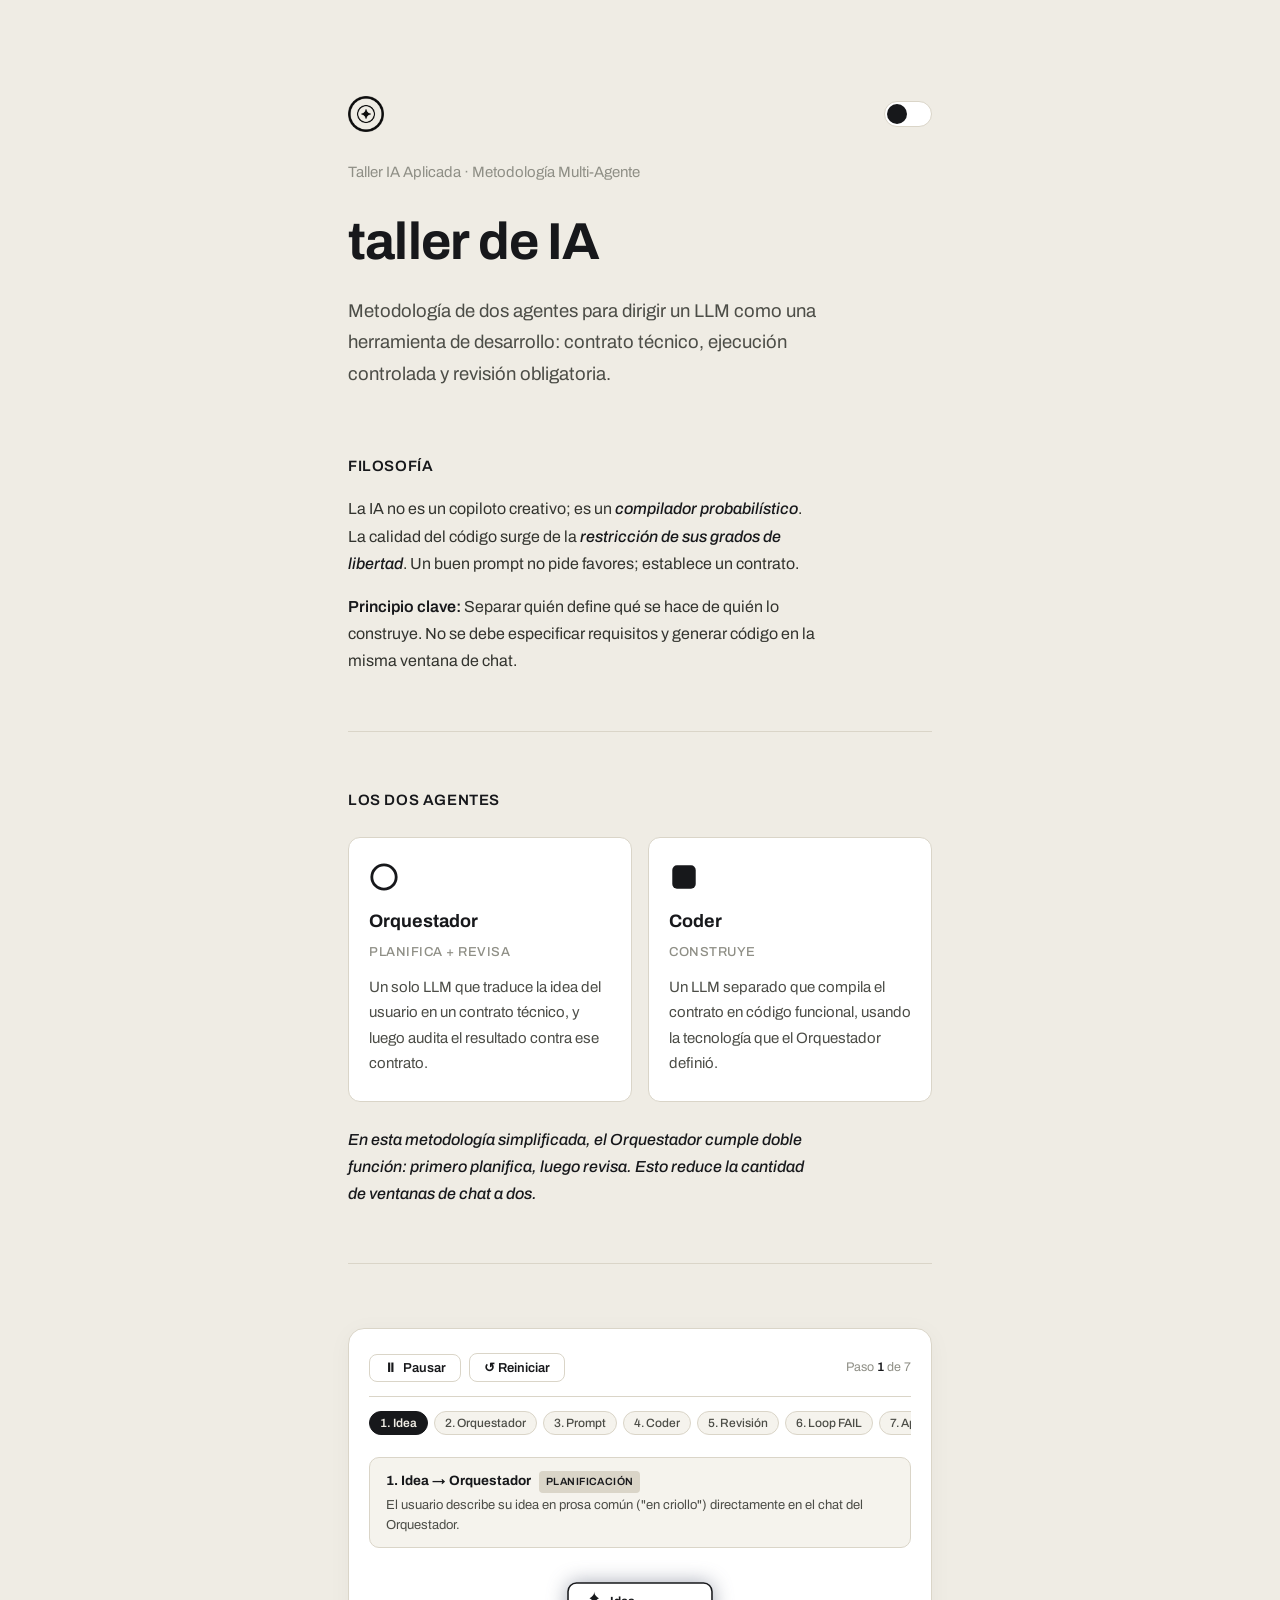
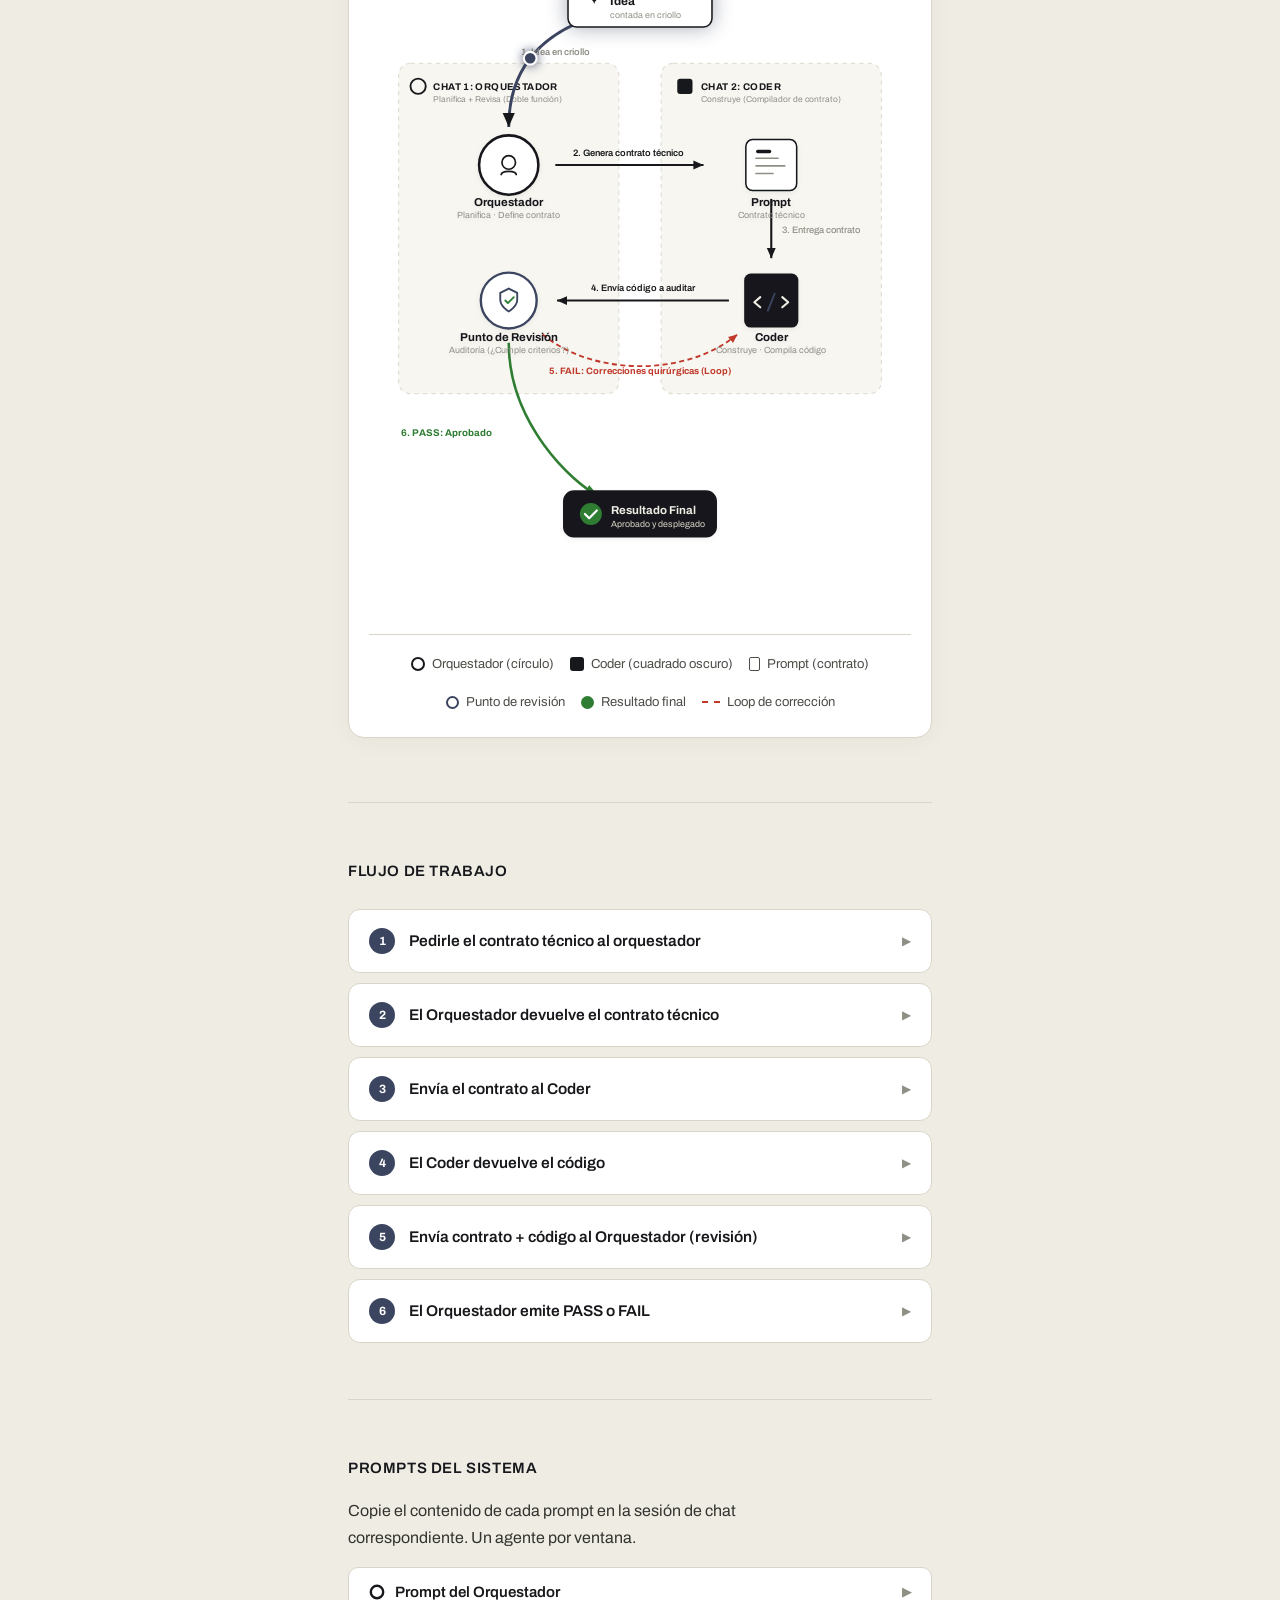
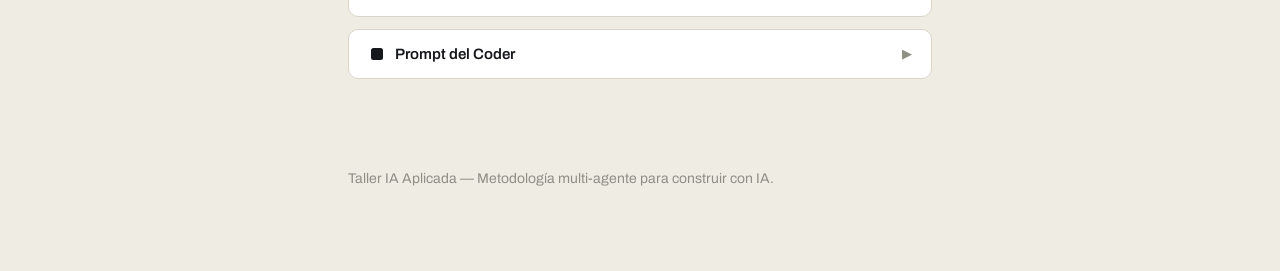
==== commit f3e2e292: "update" ====
--- a/tallerdeia/index.html
+++ b/tallerdeia/index.html
@@ -4,635 +4,24 @@
 <meta charset="UTF-8">
 <meta name="viewport" content="width=device-width, initial-scale=1.0">
 <title>Taller IA Aplicada — Metodología Multi-Agente</title>
-<script>
-(function(){
-  var stored = localStorage.getItem('theme');
-  var prefersDark = window.matchMedia && window.matchMedia('(prefers-color-scheme: dark)').matches;
-  document.documentElement.setAttribute('data-theme', stored || (prefersDark ? 'dark' : 'light'));
-})();
-</script>
+
+<!--
+  Synchronous theme bootstrap — runs BEFORE the stylesheet is
+  applied so the page renders in the correct color palette on
+  the very first paint (no FOUC). Loaded as a classic <script>
+  in <head> on purpose; do not add `defer` or `async`.
+-->
+<script src="js/theme.js"></script>
+
 <link rel="preconnect" href="https://fonts.googleapis.com">
 <link rel="preconnect" href="https://fonts.gstatic.com" crossorigin>
 <link href="https://fonts.googleapis.com/css2?family=Archivo:ital,wght@0,400;0,500;0,600;0,700;1,400;1,600&display=swap" rel="stylesheet">
-<style>
-  :root{
-    --bg:#efece4;
-    --surface:#ffffff;
-    --surface-alt:#f5f3ed;
-    --border:#dad5c8;
-    --text:#33342f;
-    --text-strong:#17181b;
-    --text-secondary:#4c4d47;
-    --text-muted:#8f8f86;
-    --ink:#17181b;
-    --brand:#3c4560;
-    --code-bg:#17181b;
-    --code-text:#d4d4c8;
-    --code-border:#2a2b2e;
-  }
-  html[data-theme="dark"]{
-    --bg:#121317;
-    --surface:#1c1d22;
-    --surface-alt:#202127;
-    --border:#34353c;
-    --text:#c7c6bd;
-    --text-strong:#f2f1ea;
-    --text-secondary:#b3b2a8;
-    --text-muted:#83837c;
-    --ink:#f2f1ea;
-    --brand:#8791c4;
-    --code-bg:#0c0d10;
-    --code-text:#d4d4c8;
-    --code-border:#2a2b2e;
-  }
-  *{box-sizing:border-box;}
-  html{background:var(--bg);}
-  body{
-    margin:0;
-    background:var(--bg);
-    color:var(--text-strong);
-    font-family:'Archivo',sans-serif;
-    font-weight:400;
-    line-height:1.7;
-    transition:background 0.25s ease, color 0.25s ease;
-  }
-  .wrap{max-width:640px; margin:0 auto; padding:96px 28px 80px;}
-
-  .kicker{
-    font-size:15px;
-    color:var(--text-muted);
-    margin-bottom:28px;
-  }
-
-  h1{
-    font-size:clamp(34px, 6vw, 52px);
-    font-weight:700;
-    line-height:1.08;
-    letter-spacing:-0.015em;
-    margin:0 0 26px;
-    max-width:14ch;
-  }
-
-  .sub{
-    font-size:18.5px;
-    color:var(--text-secondary);
-    max-width:46ch;
-    margin-bottom:64px;
-  }
-
-  h2{
-    font-size:15px;
-    font-weight:600;
-    color:var(--text-strong);
-    margin:0 0 16px;
-    text-transform:uppercase;
-    letter-spacing:0.04em;
-  }
-
-  h3{
-    font-size:17px;
-    font-weight:600;
-    color:var(--text-strong);
-    margin:32px 0 12px;
-  }
-
-  section{margin-bottom:56px;}
-
-  p{margin:0 0 16px; max-width:52ch; color:var(--text);}
-  p:last-child{margin-bottom:0;}
-
-  p em, li em{font-style:italic; font-weight:500; color:var(--text-strong);}
-
-  strong{font-weight:600; color:var(--text-strong);}
-
-  ul, ol{
-    margin:0 0 16px;
-    padding-left:20px;
-    color:var(--text);
-  }
-  li{margin-bottom:6px;}
-
-  .rule{
-    border:none;
-    border-top:1px solid var(--border);
-    margin:56px 0;
-  }
-
-  .pull{
-    font-style:italic;
-    font-weight:500;
-    font-size:clamp(22px, 4vw, 30px);
-    line-height:1.4;
-    color:var(--text-strong);
-    max-width:18ch;
-    margin:64px 0;
-  }
-  .pull span{color:var(--brand);}
-
-  /* Flow diagram — accordion steps */
-  .flow{
-    display:flex;
-    flex-direction:column;
-    gap:10px;
-    margin:24px 0;
-  }
-  .flow-item{
-    background:var(--surface);
-    border:1px solid var(--border);
-    border-radius:12px;
-    overflow:hidden;
-  }
-  .flow-header{
-    display:flex;
-    align-items:center;
-    gap:14px;
-    width:100%;
-    background:none;
-    border:none;
-    padding:18px 20px;
-    cursor:pointer;
-    text-align:left;
-    font-family:'Archivo',sans-serif;
-  }
-  .flow-num{
-    flex-shrink:0;
-    width:26px; height:26px;
-    background:var(--brand);
-    color:#fff;
-    border-radius:50%;
-    display:flex; align-items:center; justify-content:center;
-    font-size:12px; font-weight:700;
-  }
-  .flow-title{
-    flex:1;
-    font-size:15.5px;
-    font-weight:600;
-    color:var(--text-strong);
-  }
-  .flow-arrow{
-    flex-shrink:0;
-    font-size:12px;
-    color:var(--text-muted);
-    transition:transform 0.2s;
-  }
-  .flow-item.open .flow-arrow{transform:rotate(90deg);}
-  .flow-body{
-    display:none;
-    padding:0 20px 22px 60px;
-    font-size:15px;
-    line-height:1.75;
-    color:var(--text);
-  }
-  .flow-item.open .flow-body{display:block;}
-  .flow-body p{max-width:none; margin:0 0 14px;}
-  .flow-body p:last-child{margin-bottom:0;}
-  .flow-branch{
-    background:var(--surface-alt);
-    border-radius:8px;
-    padding:12px 16px;
-    margin:8px 0 0;
-    font-size:14px;
-    color:var(--text-secondary);
-  }
-  .flow-prompt{
-    background:var(--code-bg);
-    color:var(--code-text);
-    border:1px solid var(--code-border);
-    border-radius:8px;
-    padding:16px 18px;
-    margin:12px 0 0;
-    font-family:'Courier New', monospace;
-    font-size:12.5px;
-    line-height:1.7;
-    white-space:pre-wrap;
-    word-wrap:break-word;
-  }
-
-  /* Agent cards */
-  .agents{
-    display:grid;
-    grid-template-columns:1fr 1fr;
-    gap:16px;
-    margin:24px 0;
-  }
-  .agent-card{
-    background:var(--surface);
-    border:1px solid var(--border);
-    border-radius:12px;
-    padding:24px 20px;
-  }
-  .agent-card h4{
-    font-size:18px;
-    font-weight:700;
-    margin:0 0 4px;
-    color:var(--text-strong);
-  }
-  .agent-card .agent-role{
-    font-size:13px;
-    font-weight:500;
-    color:var(--text-muted);
-    text-transform:uppercase;
-    letter-spacing:0.04em;
-    margin-bottom:12px;
-  }
-  .agent-card p{
-    font-size:15px;
-    color:var(--text-secondary);
-    margin:0;
-  }
-
-  /* Prompt windows */
-  .prompt-toggle{
-    display:flex;
-    align-items:center;
-    justify-content:space-between;
-    width:100%;
-    background:var(--surface);
-    border:1px solid var(--border);
-    border-radius:10px;
-    padding:16px 20px;
-    margin:12px 0;
-    cursor:pointer;
-    font-family:'Archivo',sans-serif;
-    font-size:15px;
-    font-weight:600;
-    color:var(--text-strong);
-    text-align:left;
-    transition:border-color 0.2s;
-  }
-  .prompt-toggle:hover{border-color:var(--text-muted);}
-  .prompt-toggle .arrow{
-    font-size:12px;
-    color:var(--text-muted);
-    transition:transform 0.2s;
-  }
-  .prompt-toggle.open .arrow{transform:rotate(90deg);}
-
-  .prompt-window{
-    display:none;
-    background:var(--code-bg);
-    color:var(--code-text);
-    border-radius:0 0 10px 10px;
-    margin:-4px 0 16px;
-    padding:20px 24px;
-    font-family:'Courier New', monospace;
-    font-size:13px;
-    line-height:1.7;
-    white-space:pre-wrap;
-    word-wrap:break-word;
-    overflow-x:auto;
-    max-height:500px;
-    overflow-y:auto;
-    border:1px solid var(--code-border);
-    border-top:none;
-  }
-  .prompt-window.open{display:block;}
-
-  /* Footer */
-  footer{
-    margin-top:88px;
-    font-size:14px;
-    color:var(--text-muted);
-  }
-
-  /* Header: logo + theme switch */
-  .top-bar{
-    display:flex;
-    align-items:center;
-    justify-content:space-between;
-    margin-bottom:28px;
-  }
-  .logo-mark{height:36px; display:block;}
-  .logo-mark.logo-dark{display:none;}
-  html[data-theme="dark"] .logo-mark.logo-light{display:none;}
-  html[data-theme="dark"] .logo-mark.logo-dark{display:block;}
-
-  .theme-switch{
-    position:relative;
-    width:48px;
-    height:26px;
-    border-radius:999px;
-    border:1px solid var(--border);
-    background:var(--surface);
-    cursor:pointer;
-    flex-shrink:0;
-    padding:0;
-    transition:background 0.2s, border-color 0.2s;
-  }
-  .theme-switch .knob{
-    position:absolute;
-    top:2px; left:2px;
-    width:20px; height:20px;
-    border-radius:50%;
-    background:var(--ink);
-    display:flex;
-    align-items:center;
-    justify-content:center;
-    font-size:11px;
-    transition:transform 0.25s ease;
-  }
-  html[data-theme="dark"] .theme-switch .knob{
-    transform:translateX(22px);
-  }
-
-  /* --- Diagram & Animation Section Styles --- */
-  .animation-section {
-    margin: 64px 0;
-  }
-  .diagram-container {
-    background: var(--surface);
-    border: 1px solid var(--border);
-    border-radius: 16px;
-    padding: 24px 20px;
-    box-shadow: 0 4px 24px rgba(0, 0, 0, 0.04);
-  }
-  .diagram-header {
-    display: flex;
-    flex-wrap: wrap;
-    align-items: center;
-    justify-content: space-between;
-    gap: 12px;
-    margin-bottom: 14px;
-    padding-bottom: 14px;
-    border-bottom: 1px solid var(--border);
-  }
-  .diagram-controls {
-    display: flex;
-    align-items: center;
-    gap: 8px;
-  }
-  .ctrl-btn {
-    background: var(--surface);
-    border: 1px solid var(--border);
-    color: var(--text-strong);
-    padding: 6px 14px;
-    border-radius: 8px;
-    font-size: 13px;
-    font-weight: 600;
-    font-family: inherit;
-    cursor: pointer;
-    display: inline-flex;
-    align-items: center;
-    gap: 6px;
-    transition: background 0.2s, border-color 0.2s, color 0.2s;
-  }
-  .ctrl-btn:hover {
-    background: var(--surface-alt);
-    border-color: var(--text-muted);
-  }
-  .step-counter {
-    font-size: 12.5px;
-    color: var(--text-muted);
-  }
-  .step-counter strong {
-    color: var(--text-strong);
-  }
-  .diagram-pills {
-    display: flex;
-    gap: 6px;
-    overflow-x: auto;
-    padding-bottom: 8px;
-    margin-bottom: 14px;
-    scrollbar-width: thin;
-  }
-  .step-pill {
-    background: var(--surface-alt);
-    border: 1px solid var(--border);
-    color: var(--text-secondary);
-    padding: 4px 10px;
-    border-radius: 20px;
-    font-size: 12px;
-    font-weight: 500;
-    font-family: inherit;
-    cursor: pointer;
-    white-space: nowrap;
-    transition: all 0.2s;
-  }
-  .step-pill:hover {
-    border-color: var(--text-muted);
-    color: var(--text-strong);
-  }
-  .step-pill.active {
-    background: var(--ink);
-    border-color: var(--ink);
-    color: var(--bg);
-    font-weight: 600;
-  }
-  .step-pill.active.pill-loop {
-    background: #c0392b;
-    border-color: #c0392b;
-    color: #fff;
-  }
-  .step-pill.active.pill-pass {
-    background: #2e7d32;
-    border-color: #2e7d32;
-    color: #fff;
-  }
-  .diagram-status-card {
-    background: var(--surface-alt);
-    border: 1px solid var(--border);
-    border-radius: 10px;
-    padding: 12px 16px;
-    margin-bottom: 18px;
-    display: flex;
-    flex-direction: column;
-    gap: 3px;
-  }
-  .status-step-title {
-    font-size: 13.5px;
-    font-weight: 700;
-    color: var(--text-strong);
-    display: flex;
-    align-items: center;
-    gap: 8px;
-  }
-  .status-badge {
-    font-size: 10.5px;
-    font-weight: 600;
-    text-transform: uppercase;
-    letter-spacing: 0.04em;
-    padding: 2px 7px;
-    border-radius: 4px;
-    background: var(--border);
-    color: var(--text-strong);
-  }
-  .status-badge.badge-loop {
-    background: #fde8e8;
-    color: #c0392b;
-  }
-  html[data-theme="dark"] .status-badge.badge-loop {
-    background: #3b1818;
-    color: #f87171;
-  }
-  .status-badge.badge-pass {
-    background: #e6f4ea;
-    color: #2e7d32;
-  }
-  html[data-theme="dark"] .status-badge.badge-pass {
-    background: #132e1b;
-    color: #4ade80;
-  }
-  .status-step-desc {
-    font-size: 13px;
-    color: var(--text-secondary);
-    line-height: 1.5;
-  }
-  .diagram-wrap {
-    width: 100%;
-    margin: 0 auto;
-    position: relative;
-  }
-  .diagram-wrap svg {
-    width: 100%;
-    height: auto;
-    display: block;
-    overflow: visible;
-  }
-
-  /* SVG Diagram Elements */
-  .seg-path {
-    transition: stroke 0.3s ease, stroke-width 0.3s ease;
-  }
-  .seg-path.active {
-    stroke: var(--brand) !important;
-    stroke-width: 3.5px !important;
-  }
-  .seg-path.active-loop {
-    stroke: #c0392b !important;
-    stroke-width: 3px !important;
-  }
-  .seg-path.active-pass {
-    stroke: #2e7d32 !important;
-    stroke-width: 3.5px !important;
-  }
-  .diagram-node {
-    transition: transform 0.25s ease, filter 0.25s ease;
-    transform-origin: center;
-    cursor: pointer;
-  }
-  .diagram-node:hover {
-    filter: drop-shadow(0 2px 8px rgba(0,0,0,0.12));
-  }
-  .diagram-node.active {
-    filter: drop-shadow(0 0 12px rgba(60, 69, 96, 0.45));
-  }
-  html[data-theme="dark"] .diagram-node.active {
-    filter: drop-shadow(0 0 14px rgba(135, 145, 196, 0.6));
-  }
-  .diagram-node.active-loop {
-    filter: drop-shadow(0 0 12px rgba(192, 57, 43, 0.5));
-  }
-  .diagram-node.active-pass {
-    filter: drop-shadow(0 0 14px rgba(46, 125, 50, 0.55));
-  }
-  .traveler-dot {
-    transition: opacity 0.2s ease;
-    filter: drop-shadow(0 0 6px var(--brand));
-  }
-  html[data-theme="dark"] .traveler-dot {
-    filter: drop-shadow(0 0 8px #fff);
-  }
-
-  /* Legend */
-  .legend {
-    display: flex;
-    gap: 16px;
-    flex-wrap: wrap;
-    justify-content: center;
-    margin-top: 24px;
-    padding-top: 18px;
-    border-top: 1px solid var(--border);
-    font-size: 13px;
-    color: var(--text-secondary);
-  }
-  .legend span {
-    display: flex;
-    align-items: center;
-    gap: 7px;
-  }
-  .shape {
-    display: inline-block;
-    flex-shrink: 0;
-  }
-  .sh-circ {
-    border: 2.2px solid var(--ink);
-    border-radius: 50%;
-    width: 14px;
-    height: 14px;
-  }
-  .sh-sq {
-    background: var(--ink);
-    border-radius: 3px;
-    width: 14px;
-    height: 14px;
-  }
-  .sh-doc {
-    border: 1.5px solid var(--text-secondary);
-    border-radius: 2px;
-    width: 11px;
-    height: 14px;
-    background: var(--surface);
-  }
-  .sh-audit {
-    border: 2px solid var(--brand);
-    border-radius: 50%;
-    width: 13px;
-    height: 13px;
-  }
-  .sh-done {
-    background: #2e7d32;
-    border-radius: 50%;
-    width: 13px;
-    height: 13px;
-  }
-  .sh-loop {
-    width: 18px;
-    height: 0;
-    border-top: 2px dashed #c0392b;
-  }
-
-  /* Agent Card Icons */
-  .agent-card-icon {
-    display: flex;
-    align-items: center;
-    margin-bottom: 14px;
-    color: var(--ink);
-  }
-  .agent-mark-circle {
-    display: block;
-    width: 30px;
-    height: 30px;
-  }
-  .agent-mark-square {
-    display: block;
-    width: 30px;
-    height: 30px;
-  }
-
-  /* Prompt toggles */
-  .prompt-toggle-title {
-    display: inline-flex;
-    align-items: center;
-    gap: 10px;
-  }
-  .prompt-mark-circle {
-    flex-shrink: 0;
-    display: inline-block;
-    vertical-align: middle;
-  }
-  .prompt-mark-square {
-    flex-shrink: 0;
-    display: inline-block;
-    vertical-align: middle;
-  }
-
-  @media(max-width:480px){
-    .wrap{padding:64px 22px 60px;}
-    h1{max-width:none;}
-    .agents{grid-template-columns:1fr;}
-    .flow-body{padding-left:20px;}
-  }
-</style>
+
+<!--
+  Single CSS entry point — css/main.css @imports every partial
+  (tokens, base, layout, components/*).
+-->
+<link rel="stylesheet" href="css/main.css">
 </head>
 <body>
 
@@ -1154,293 +543,26 @@
 
 </div>
 
-<script>
-document.querySelectorAll('.prompt-toggle').forEach(btn => {
-  btn.addEventListener('click', () => {
-    const target = document.getElementById(btn.dataset.target);
-    const isOpen = target.classList.toggle('open');
-    btn.classList.toggle('open', isOpen);
-  });
-});
-
-document.querySelectorAll('[data-flow-toggle]').forEach(btn => {
-  btn.addEventListener('click', () => {
-    btn.closest('[data-flow-item]').classList.toggle('open');
-  });
-});
-
-// Dark / light mode
-(function(){
-  const root = document.documentElement;
-  const switchBtn = document.getElementById('themeSwitch');
-  const stored = localStorage.getItem('theme');
-  const prefersDark = window.matchMedia('(prefers-color-scheme: dark)').matches;
-  const initial = stored || (prefersDark ? 'dark' : 'light');
-  root.setAttribute('data-theme', initial);
-
-  switchBtn.addEventListener('click', () => {
-    const next = root.getAttribute('data-theme') === 'dark' ? 'light' : 'dark';
-    root.setAttribute('data-theme', next);
-    localStorage.setItem('theme', next);
-  });
-})();
-
-// --- Diagram Animation Engine (Scalable Multi-Agent Flow) ---
-(function(){
-  const STEPS = [
-    {
-      id: 'step-idea-orq',
-      pathId: 'path-idea-orq',
-      from: 'node-idea',
-      to: 'node-orquestador',
-      title: '1. Idea → Orquestador',
-      badge: 'Planificación',
-      desc: 'El usuario describe su idea en prosa común ("en criollo") directamente en el chat del Orquestador.',
-      duration: 1300,
-      pillIndex: 0
-    },
-    {
-      id: 'step-orq-prompt',
-      pathId: 'path-orq-prompt',
-      from: 'node-orquestador',
-      to: 'node-prompt',
-      title: '2. Orquestador → Prompt',
-      badge: 'Contrato Técnico',
-      desc: 'El Orquestador traduce la idea en un contrato técnico estructurado (objetivo, stack, restricciones, criterios).',
-      duration: 1300,
-      pillIndex: 1
-    },
-    {
-      id: 'step-prompt-coder',
-      pathId: 'path-prompt-coder',
-      from: 'node-prompt',
-      to: 'node-coder',
-      title: '3. Prompt → Coder',
-      badge: 'Construcción',
-      desc: 'El contrato técnico se entrega al Coder en una ventana de chat separada para iniciar la compilación.',
-      duration: 1100,
-      pillIndex: 2
-    },
-    {
-      id: 'step-coder-rev',
-      pathId: 'path-coder-rev',
-      from: 'node-coder',
-      to: 'node-revision',
-      title: '4. Coder → Punto de Revisión',
-      badge: 'Auditoría',
-      desc: 'El Coder compila el código completo y se entrega al Punto de Revisión (junto al Orquestador) para ser auditado.',
-      duration: 1300,
-      pillIndex: 3
-    },
-    {
-      id: 'step-loop-fail',
-      pathId: 'path-loop',
-      from: 'node-revision',
-      to: 'node-coder',
-      title: '5. Loop: Revisión → Coder (FAIL)',
-      badge: 'Corrección (FAIL)',
-      badgeClass: 'badge-loop',
-      desc: 'Si no cumple todos los criterios (FAIL), el Orquestador emite correcciones quirúrgicas y se repite el ciclo.',
-      duration: 1600,
-      isLoop: true,
-      pillIndex: 4
-    },
-    {
-      id: 'step-coder-resubmit',
-      pathId: 'path-coder-rev',
-      from: 'node-coder',
-      to: 'node-revision',
-      title: '6. Coder corrige → Revisión',
-      badge: 'Re-verificación',
-      desc: 'El Coder aplica las correcciones solicitadas y reenvía el artefacto para su nueva validación.',
-      duration: 1300,
-      pillIndex: 3
-    },
-    {
-      id: 'step-rev-pass',
-      pathId: 'path-rev-pass',
-      from: 'node-revision',
-      to: 'node-resultado',
-      title: '7. Revisión → Resultado Final (PASS)',
-      badge: 'Aprobado (PASS)',
-      badgeClass: 'badge-pass',
-      desc: '¡Aprobado! Cumple al 100% los criterios de aceptación del contrato. El artefacto final queda listo y validado.',
-      duration: 1600,
-      isPass: true,
-      pillIndex: 6
-    }
-  ];
-
-  let currentStepIndex = 0;
-  let isPlaying = false;
-  let hasStarted = false;
-  let animFrameId = null;
-  let stepTimeoutId = null;
-
-  const dot = document.getElementById('travelerDot');
-  const playBtn = document.getElementById('playBtn');
-  const playIcon = document.getElementById('playIcon');
-  const playText = document.getElementById('playText');
-  const resetBtn = document.getElementById('resetBtn');
-  const stepNumEl = document.getElementById('stepNum');
-  const statusTitleEl = document.getElementById('statusTitle');
-  const statusBadgeEl = document.getElementById('statusBadge');
-  const statusDescEl = document.getElementById('statusDesc');
-  const stepPills = document.querySelectorAll('.step-pill');
-
-  function clearVisuals() {
-    document.querySelectorAll('.seg-path').forEach(p => p.classList.remove('active', 'active-loop', 'active-pass'));
-    document.querySelectorAll('.diagram-node').forEach(n => n.classList.remove('active', 'active-loop', 'active-pass'));
-    stepPills.forEach(p => p.classList.remove('active'));
-  }
-
-  function setStepUI(step, index) {
-    stepNumEl.textContent = index + 1;
-    statusTitleEl.textContent = step.title;
-    statusBadgeEl.textContent = step.badge;
-    statusBadgeEl.className = 'status-badge' + (step.badgeClass ? ' ' + step.badgeClass : '');
-    statusDescEl.textContent = step.desc;
-
-    stepPills.forEach(p => {
-      const pIdx = parseInt(p.getAttribute('data-step'), 10);
-      if (pIdx === step.pillIndex || (index === 5 && pIdx === 5)) {
-        p.classList.add('active');
-      }
-    });
-  }
-
-  function runStep(index) {
-    if (stepTimeoutId) clearTimeout(stepTimeoutId);
-    if (animFrameId) cancelAnimationFrame(animFrameId);
-
-    if (index >= STEPS.length) {
-      stepTimeoutId = setTimeout(() => {
-        if (isPlaying) runStep(0);
-      }, 2400);
-      return;
-    }
-
-    currentStepIndex = index;
-    const step = STEPS[index];
-    clearVisuals();
-    setStepUI(step, index);
-
-    const path = document.getElementById(step.pathId);
-    if (!path) return;
-
-    if (step.isLoop) path.classList.add('active-loop');
-    else if (step.isPass) path.classList.add('active-pass');
-    else path.classList.add('active');
-
-    const fromNode = document.getElementById(step.from);
-    const toNode = document.getElementById(step.to);
-    if (fromNode) {
-      if (step.isLoop) fromNode.classList.add('active-loop');
-      else if (step.isPass) fromNode.classList.add('active-pass');
-      else fromNode.classList.add('active');
-    }
-
-    const totalLen = path.getTotalLength();
-    const startTime = performance.now();
-    dot.style.opacity = '1';
-
-    function stepFrame(time) {
-      if (!isPlaying) return;
-      const elapsed = time - startTime;
-      const t = Math.min(elapsed / step.duration, 1);
-      // Smooth cubic easing
-      const ease = t < 0.5 ? 2 * t * t : -1 + (4 - 2 * t) * t;
-
-      const pt = path.getPointAtLength(ease * totalLen);
-      dot.setAttribute('cx', pt.x);
-      dot.setAttribute('cy', pt.y);
-
-      if (t < 1) {
-        animFrameId = requestAnimationFrame(stepFrame);
-      } else {
-        if (toNode) {
-          if (step.isLoop) toNode.classList.add('active-loop');
-          else if (step.isPass) toNode.classList.add('active-pass');
-          else toNode.classList.add('active');
-        }
-        stepTimeoutId = setTimeout(() => {
-          if (isPlaying) runStep(index + 1);
-        }, 700);
-      }
-    }
-
-    animFrameId = requestAnimationFrame(stepFrame);
-  }
-
-  function play() {
-    isPlaying = true;
-    playIcon.textContent = '⏸';
-    playText.textContent = 'Pausar';
-    runStep(currentStepIndex);
-  }
-
-  function pause() {
-    isPlaying = false;
-    playIcon.textContent = '▶';
-    playText.textContent = 'Reproducir';
-    if (animFrameId) cancelAnimationFrame(animFrameId);
-    if (stepTimeoutId) clearTimeout(stepTimeoutId);
-  }
-
-  playBtn.addEventListener('click', () => {
-    if (isPlaying) pause();
-    else play();
-  });
-
-  resetBtn.addEventListener('click', () => {
-    pause();
-    currentStepIndex = 0;
-    play();
-  });
-
-  stepPills.forEach(btn => {
-    btn.addEventListener('click', () => {
-      const targetStep = parseInt(btn.getAttribute('data-step'), 10);
-      pause();
-      currentStepIndex = targetStep;
-      play();
-    });
-  });
-
-  // Clickable nodes to inspect steps
-  const nodeToStep = {
-    'node-idea': 0,
-    'node-orquestador': 1,
-    'node-prompt': 2,
-    'node-coder': 3,
-    'node-revision': 4,
-    'node-resultado': 6
-  };
-  Object.keys(nodeToStep).forEach(id => {
-    const el = document.getElementById(id);
-    if (el) {
-      el.addEventListener('click', () => {
-        pause();
-        currentStepIndex = nodeToStep[id];
-        play();
-      });
-    }
-  });
-
-  // IntersectionObserver: auto-start when visible
-  const diagramWrap = document.getElementById('diagramWrap');
-  if (diagramWrap) {
-    const io = new IntersectionObserver((entries) => {
-      entries.forEach(e => {
-        if (e.isIntersecting && !hasStarted) {
-          hasStarted = true;
-          play();
-        }
-      });
-    }, { threshold: 0.2 });
-    io.observe(diagramWrap);
-  }
-})();</script>
+<!--
+  Application scripts.
+  Loaded at the end of <body> in dependency order:
+    1. lib/dom.js                          — defines window.App.dom
+    2. modules/diagram/steps.js            — defines window.App.diagram.STEPS
+    3. modules/diagram/engine.js           — defines window.App.diagram.engine
+    4. modules/theme-switch.js             — defines window.App.themeSwitch
+    5. modules/prompt-toggle.js            — defines window.App.promptToggle
+    6. modules/flow-accordion.js           — defines window.App.flowAccordion
+    7. main.js                             — bootstraps all modules
+
+  theme.js was already loaded synchronously in <head>.
+-->
+<script src="js/lib/dom.js"></script>
+<script src="js/modules/diagram/steps.js"></script>
+<script src="js/modules/diagram/engine.js"></script>
+<script src="js/modules/theme-switch.js"></script>
+<script src="js/modules/prompt-toggle.js"></script>
+<script src="js/modules/flow-accordion.js"></script>
+<script src="js/main.js"></script>
 
 </body>
 </html>
--- a/tallerdeia/css/main.css
+++ b/tallerdeia/css/main.css
@@ -0,0 +1,28 @@
+/* =============================================================
+ * main.css — entry stylesheet
+ * -------------------------------------------------------------
+ * This file imports every stylesheet in dependency order.
+ * The HTML only needs to reference this single file:
+ *
+ *   <link rel="stylesheet" href="css/main.css">
+ *
+ * @import rules MUST appear before any other rules; the
+ * browser silently ignores @import that comes after a style
+ * declaration.
+ * ============================================================= */
+
+/* 1. Design tokens (light + dark palettes) — must load first */
+@import "tokens.css";
+
+/* 2. Reset + typography + global element defaults */
+@import "base.css";
+
+/* 3. Page-level layout primitives (.wrap, .top-bar, footer) */
+@import "layout.css";
+
+/* 4. Component-scoped styles */
+@import "components/agents.css";
+@import "components/flow.css";
+@import "components/prompts.css";
+@import "components/theme-switch.css";
+@import "components/diagram.css";
